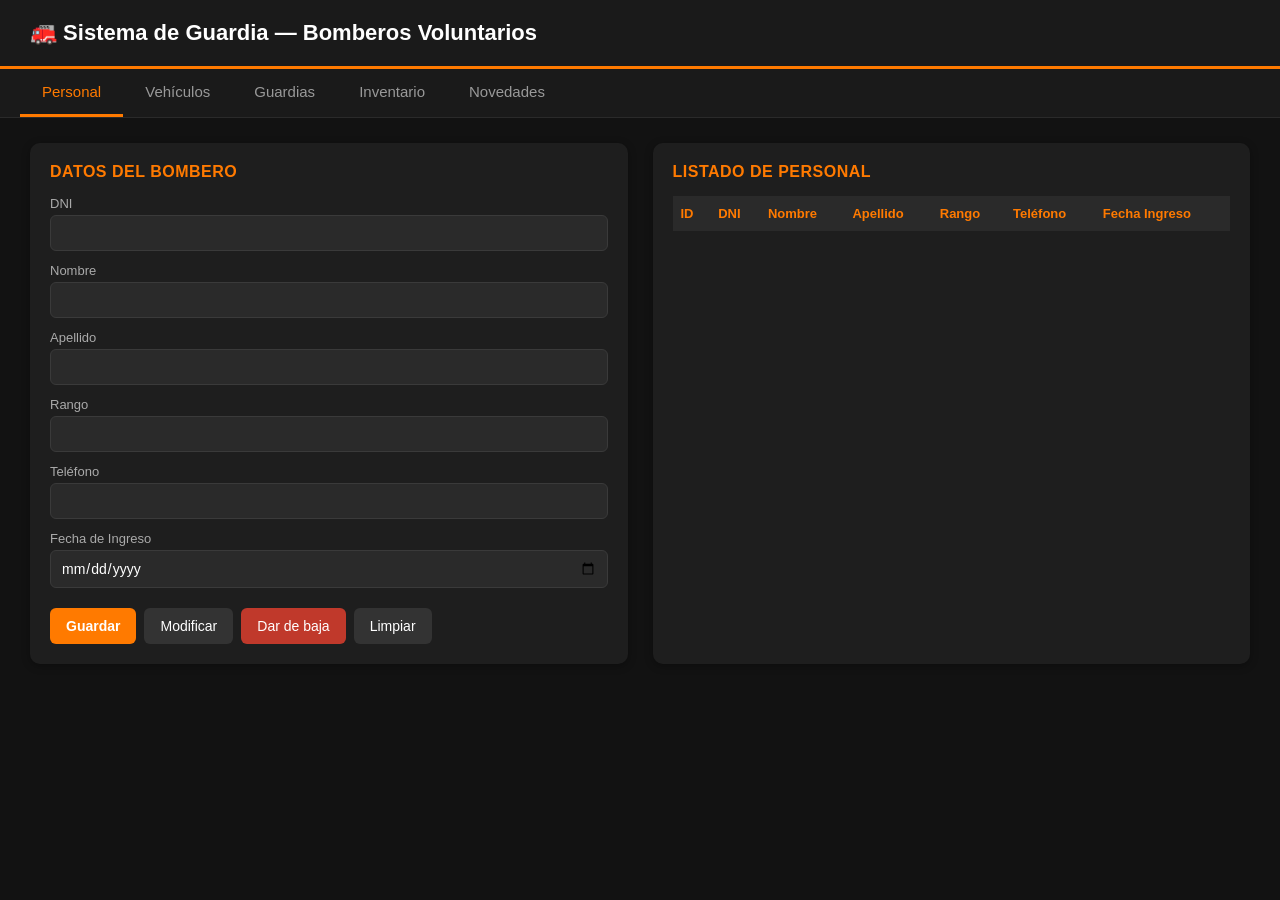
==== web/index.html @ 5bade456 "Primer commit" ====
<!DOCTYPE html>
<html lang="es">
<head>
    <meta charset="UTF-8">
    <title>Sistema de Guardia - Bomberos Voluntarios</title>
    <link rel="stylesheet" href="estilo.css">
</head>
<body>

    <header>
        <h1>🚒 Sistema de Guardia — Bomberos Voluntarios</h1>
    </header>

    <nav class="tabs">
        <button class="tab-btn active" data-tab="personal">Personal</button>
        <button class="tab-btn" data-tab="vehiculos">Vehículos</button>
        <button class="tab-btn" data-tab="guardias">Guardias</button>
        <button class="tab-btn" data-tab="inventario">Inventario</button>
        <button class="tab-btn" data-tab="novedades">Novedades</button>

    </nav>

    <!-- ================= PESTAÑA PERSONAL ================= -->
    <section id="tab-personal" class="tab-content active">
        <div class="panel">
            <h2>Datos del Bombero</h2>
            <form id="form-personal">
                <input type="hidden" id="p-id">

                <label>DNI</label>
                <input type="text" id="p-dni" required>

                <label>Nombre</label>
                <input type="text" id="p-nombre" required>

                <label>Apellido</label>
                <input type="text" id="p-apellido" required>

                <label>Rango</label>
                <input type="text" id="p-rango">

                <label>Teléfono</label>
                <input type="text" id="p-telefono">

                <label>Fecha de Ingreso</label>
                <input type="date" id="p-fecha">

                <div class="botones">
                    <button type="submit" class="btn-principal">Guardar</button>
                    <button type="button" id="btn-modificar-personal">Modificar</button>
                    <button type="button" id="btn-baja-personal" class="btn-peligro">Dar de baja</button>
                    <button type="button" id="btn-limpiar-personal">Limpiar</button>
                </div>
            </form>
        </div>

        <div class="panel">
            <h2>Listado de Personal</h2>
            <table id="tabla-personal">
                <thead>
                    <tr>
                        <th>ID</th><th>DNI</th><th>Nombre</th><th>Apellido</th>
                        <th>Rango</th><th>Teléfono</th><th>Fecha Ingreso</th>
                    </tr>
                </thead>
                <tbody></tbody>
            </table>
        </div>
    </section>

    <!-- ================= PESTAÑA VEHÍCULOS ================= -->
<section id="tab-vehiculos" class="tab-content">
    <div class="panel">
        <h2>Datos del Vehículo</h2>
        <form id="form-vehiculo">
            <input type="hidden" id="v-id">

            <label>Número de Móvil</label>
            <input type="text" id="v-numero-movil" placeholder="Ej: 14" required>

            <label>Patente</label>
            <input type="text" id="v-patente" required>

            <label>Tipo</label>
            <select id="v-tipo" required>
                <option value="">-- Seleccioná un tipo --</option>
                <option value="Motobomba">Autobomba</option>
                <option value="Camioneta">Camioneta</option>
                <option value="Cisterna">Cisterna</option>
            </select>

            <label>Estado</label>
            <select id="v-estado">
                <option value="Operativo">Operativo</option>
                <option value="No operativo">No operativo</option>
                <option value="Fuera de servicio">Fuera de servicio</option>
            </select>

            <div class="botones">
                <button type="submit" class="btn-principal">Guardar</button>
                <button type="button" id="btn-modificar-vehiculo">Modificar</button>
                <button type="button" id="btn-eliminar-vehiculo" class="btn-peligro">Eliminar</button>
                <button type="button" id="btn-limpiar-vehiculo">Limpiar</button>
            </div>
        </form>
    </div>

    <div class="panel">
        <h2>Listado de Vehículos</h2>
        <table id="tabla-vehiculos">
            <thead>
                <tr>
                    <th>ID</th><th>Móvil N°</th><th>Patente</th><th>Tipo</th><th>Estado</th>
                </tr>
            </thead>
            <tbody></tbody>
        </table>
    </div>
</section>
    <!-- ================= PESTAÑA GUARDIAS (vacía por ahora) ================= -->
    <section id="tab-guardias" class="tab-content">
    <div class="panel">
        <h2>Nueva Guardia</h2>
        <form id="form-guardia">
            <label>Fecha</label>
            <input type="date" id="g-fecha" required>

            <label>Hora Inicio</label>
            <input type="time" id="g-hora-inicio" required>

            <label>Hora Fin</label>
            <input type="time" id="g-hora-fin" required>

            <div class="botones">
                <button type="submit" class="btn-principal">Crear Guardia</button>
            </div>
        </form>
    </div>

    <div class="panel" style="flex-basis: 100%;">
        <h2>Listado de Guardias</h2>
        <table id="tabla-guardias">
            <thead>
                <tr>
                    <th>ID</th><th>Fecha</th><th>Hora Inicio</th><th>Hora Fin</th><th>Acciones</th>
                </tr>
            </thead>
            <tbody></tbody>
        </table>
    </div>
</section>
<section id="tab-inventario" class="tab-content">
    <div class="panel" style="flex-basis: 100%;">
        <nav class="subtabs">
            <button class="subtab-btn active" data-subtab="listado">Listado General</button>
            <button class="subtab-btn" data-subtab="camion">Por Camión</button>
        </nav>

        <!-- ===== SUB-VISTA: LISTADO GENERAL ===== -->
        <div id="subtab-listado" class="subtab-content active">
            <div class="panel-fila">
                <div class="panel">
                    <h2>Ítem de Inventario</h2>
                    <form id="form-inventario">
                        <input type="hidden" id="i-id">

                        <label>Nombre</label>
                        <input type="text" id="i-nombre" required>

                        <label>Cantidad</label>
                        <input type="number" id="i-cantidad" min="0" value="1" required>

                        <label>Estado</label>
                        <input type="text" id="i-estado" value="Bueno">

                        <label>Vehículo (opcional)</label>
                        <select id="i-vehiculo">
                            <option value="">-- Sin vehículo asignado --</option>
                        </select>

                        <div class="botones">
                            <button type="submit" class="btn-principal">Guardar</button>
                            <button type="button" id="btn-modificar-item">Modificar</button>
                            <button type="button" id="btn-eliminar-item" class="btn-peligro">Eliminar</button>
                            <button type="button" id="btn-limpiar-item">Limpiar</button>
                        </div>
                    </form>
                </div>

                <div class="panel">
                    <h2>Listado de Inventario</h2>
                    <table id="tabla-inventario">
                        <thead>
                            <tr>
                                <th>ID</th><th>Nombre</th><th>Cantidad</th><th>Estado</th><th>Vehículo</th>
                            </tr>
                        </thead>
                        <tbody></tbody>
                    </table>
                </div>
            </div>
        </div>

        <!-- ===== SUB-VISTA: POR CAMIÓN ===== -->
        <div id="subtab-camion" class="subtab-content">
            <div class="panel">
                <label>Elegí un camión</label>
                <select id="select-camion-visual">
                    <option value="">-- Seleccioná un vehículo --</option>
                </select>
            </div>

            <div class="panel" id="panel-camion-visual" style="display:none;">
                <div id="contenedor-svg-camion"></div>
            </div>

            <div class="panel" id="panel-detalle-gabeta" style="display:none;">
                <h2 id="titulo-gabeta">Contenido de la Gabeta</h2>
                <ul id="lista-items-gabeta" class="lista-modal"></ul>

                <h3 style="margin-top:15px; color:#aaa; font-size:13px;">Agregar ítem a esta gabeta</h3>
                <select id="select-item-sin-gabeta"></select>
                <button id="btn-agregar-a-gabeta" class="btn-principal" style="margin-top:8px;">Agregar</button>
            </div>
        </div>
    </div>
</section>
<section id="tab-novedades" class="tab-content">
    <div class="panel">
        <h2>Parte de Novedades</h2>
        <form id="form-novedad">
            <input type="hidden" id="n-id">

            <label>Guardia</label>
            <select id="n-guardia" required>
                <option value="">-- Seleccioná una guardia --</option>
            </select>

            <label>Hora</label>
            <input type="time" id="n-hora" required>

            <label>Tipo de Evento</label>
            <input type="text" id="n-tipo" placeholder="Incendio, rescate, accidente...">

            <label>Descripción</label>
            <input type="text" id="n-descripcion">

            <label>Vehículo (opcional)</label>
            <select id="n-vehiculo">
                <option value="">-- Sin vehículo asignado --</option>
            </select>

            <div class="botones">
                <button type="submit" class="btn-principal">Guardar</button>
                <button type="button" id="btn-modificar-novedad">Modificar</button>
                <button type="button" id="btn-eliminar-novedad" class="btn-peligro">Eliminar</button>
                <button type="button" id="btn-limpiar-novedad">Limpiar</button>
            </div>
        </form>
    </div>

    <div class="panel" style="flex-basis: 100%;">
        <h2>Listado de Novedades</h2>
        <table id="tabla-novedades">
            <thead>
                <tr>
                    <th>ID</th><th>Fecha Guardia</th><th>Hora</th><th>Tipo</th>
                    <th>Descripción</th><th>Vehículo</th>
                </tr>
            </thead>
            <tbody></tbody>
        </table>
    </div>
</section>
<!-- ================= MODAL: Asignar Personal ================= -->
<div id="modal-asignar" class="modal-overlay">
    <div class="modal-caja">
        <div class="modal-header">
            <h2 id="modal-titulo">Asignar Personal</h2>
            <button id="modal-cerrar" class="modal-cerrar-btn">&times;</button>
        </div>

        <div class="modal-columnas">
            <div class="modal-col">
                <h3>Personal disponible</h3>
                <ul id="lista-disponible" class="lista-modal"></ul>
            </div>
            <div class="modal-col">
                <h3>Asignado a esta guardia</h3>
                <ul id="lista-asignados" class="lista-modal"></ul>
            </div>
        </div>
    </div>
</div>
    <script type="text/javascript" src="/eel.js"></script>
    <script src="script.js"></script>
</body>
</html>
---- web/estilo.css ----
* {
    margin: 0;
    padding: 0;
    box-sizing: border-box;
    font-family: 'Segoe UI', Arial, sans-serif;
}

body {
    background-color: #121212;
    color: #f0f0f0;
    min-height: 100vh;
}

header {
    background-color: #1a1a1a;
    padding: 20px 30px;
    border-bottom: 3px solid #ff7a00;
}

header h1 {
    font-size: 22px;
    color: #ffffff;
}

/* ---------- Pestañas ---------- */
.tabs {
    display: flex;
    background-color: #1a1a1a;
    padding: 0 20px;
    border-bottom: 1px solid #2a2a2a;
}

.tab-btn {
    background: none;
    border: none;
    color: #999;
    padding: 14px 22px;
    font-size: 15px;
    cursor: pointer;
    border-bottom: 3px solid transparent;
    transition: all 0.2s;
}

.tab-btn:hover {
    color: #ffffff;
}

.tab-btn.active {
    color: #ff7a00;
    border-bottom: 3px solid #ff7a00;
}

.tab-content {
    display: none;
    padding: 25px 30px;
    gap: 25px;
}

.tab-content.active {
    display: flex;
    flex-wrap: wrap;
}

.proximamente {
    color: #666;
    font-size: 16px;
}

/* ---------- Paneles ---------- */
.panel {
    background-color: #1e1e1e;
    border-radius: 10px;
    padding: 20px;
    flex: 1;
    min-width: 320px;
    box-shadow: 0 2px 8px rgba(0,0,0,0.3);
}

.panel h2 {
    color: #ff7a00;
    font-size: 16px;
    margin-bottom: 15px;
    text-transform: uppercase;
    letter-spacing: 0.5px;
}

/* ---------- Formulario ---------- */
form label {
    display: block;
    font-size: 13px;
    color: #aaa;
    margin-top: 12px;
    margin-bottom: 4px;
}

form input {
    width: 100%;
    padding: 9px 10px;
    background-color: #2a2a2a;
    border: 1px solid #3a3a3a;
    border-radius: 6px;
    color: #fff;
    font-size: 14px;
}

form input:focus {
    outline: none;
    border-color: #ff7a00;
}

.botones {
    display: flex;
    gap: 8px;
    margin-top: 20px;
    flex-wrap: wrap;
}

.botones button {
    padding: 10px 16px;
    border: none;
    border-radius: 6px;
    font-size: 14px;
    cursor: pointer;
    background-color: #333;
    color: #fff;
    transition: background 0.2s;
}

.botones button:hover {
    background-color: #444;
}

.btn-principal {
    background-color: #ff7a00 !important;
    font-weight: bold;
}

.btn-principal:hover {
    background-color: #e56d00 !important;
}

.btn-peligro {
    background-color: #c0392b !important;
}

.btn-peligro:hover {
    background-color: #a5311f !important;
}

/* ---------- Tabla ---------- */
table {
    width: 100%;
    border-collapse: collapse;
    font-size: 13px;
}

table th {
    text-align: left;
    background-color: #2a2a2a;
    color: #ff7a00;
    padding: 10px 8px;
    position: sticky;
    top: 0;
}

table td {
    padding: 9px 8px;
    border-bottom: 1px solid #2a2a2a;
    color: #ddd;
}

table tbody tr:hover {
    background-color: #262626;
    cursor: pointer;
}

table tbody tr.seleccionada {
    background-color: #3a2a1a;
}
/* ---------- Modal ---------- */
.modal-overlay {
    display: none;
    position: fixed;
    top: 0; left: 0;
    width: 100%; height: 100%;
    background: rgba(0,0,0,0.6);
    justify-content: center;
    align-items: center;
    z-index: 100;
}

.modal-overlay.activo {
    display: flex;
}

.modal-caja {
    background-color: #1e1e1e;
    border-radius: 10px;
    padding: 20px;
    width: 600px;
    max-height: 80vh;
    overflow-y: auto;
    box-shadow: 0 4px 20px rgba(0,0,0,0.5);
}

.modal-header {
    display: flex;
    justify-content: space-between;
    align-items: center;
    border-bottom: 2px solid #ff7a00;
    padding-bottom: 10px;
    margin-bottom: 15px;
}

.modal-header h2 {
    color: #ff7a00;
    font-size: 18px;
}

.modal-cerrar-btn {
    background: none;
    border: none;
    color: #999;
    font-size: 24px;
    cursor: pointer;
}

.modal-cerrar-btn:hover {
    color: #fff;
}

.modal-columnas {
    display: flex;
    gap: 20px;
}

.modal-col {
    flex: 1;
}

.modal-col h3 {
    font-size: 13px;
    color: #aaa;
    margin-bottom: 8px;
    text-transform: uppercase;
}

.lista-modal {
    list-style: none;
    background-color: #2a2a2a;
    border-radius: 6px;
    max-height: 300px;
    overflow-y: auto;
}

.lista-modal li {
    padding: 8px 10px;
    border-bottom: 1px solid #333;
    cursor: pointer;
    font-size: 13px;
    color: #ddd;
}

.lista-modal li:hover {
    background-color: #ff7a00;
    color: #fff;
}

.acciones-tabla button {
    padding: 5px 10px;
    font-size: 12px;
    margin-right: 4px;
    border: none;
    border-radius: 4px;
    cursor: pointer;
    color: #fff;
}

.btn-asignar-tabla {
    background-color: #ff7a00;
}

.btn-eliminar-tabla {
    background-color: #c0392b;
}
/* ---------- Sub-pestañas (dentro de Inventario) ---------- */
.subtabs {
    display: flex;
    gap: 5px;
    margin-bottom: 20px;
    border-bottom: 1px solid #2a2a2a;
}

.subtab-btn {
    background: none;
    border: none;
    color: #999;
    padding: 10px 18px;
    font-size: 14px;
    cursor: pointer;
    border-bottom: 2px solid transparent;
}

.subtab-btn.active {
    color: #ff7a00;
    border-bottom: 2px solid #ff7a00;
}

.subtab-content {
    display: none;
}

.subtab-content.active {
    display: block;
}

.panel-fila {
    display: flex;
    gap: 25px;
    flex-wrap: wrap;
}

.panel-fila .panel {
    flex: 1;
    min-width: 320px;
}

#select-camion-visual, #select-item-sin-gabeta {
    width: 100%;
    padding: 9px 10px;
    background-color: #2a2a2a;
    border: 1px solid #3a3a3a;
    border-radius: 6px;
    color: #fff;
    font-size: 14px;
    margin-top: 5px;
}

#contenedor-svg-camion svg {
    width: 100%;
    height: auto;
    max-width: 800px;
    display: block;
    margin: 0 auto;
}

.gabeta-zona {
    cursor: pointer;
    transition: opacity 0.2s;
}

.gabeta-zona:hover {
    opacity: 0.7;
}

.gabeta-zona.con-items {
    fill: #ff7a00 !important;
}
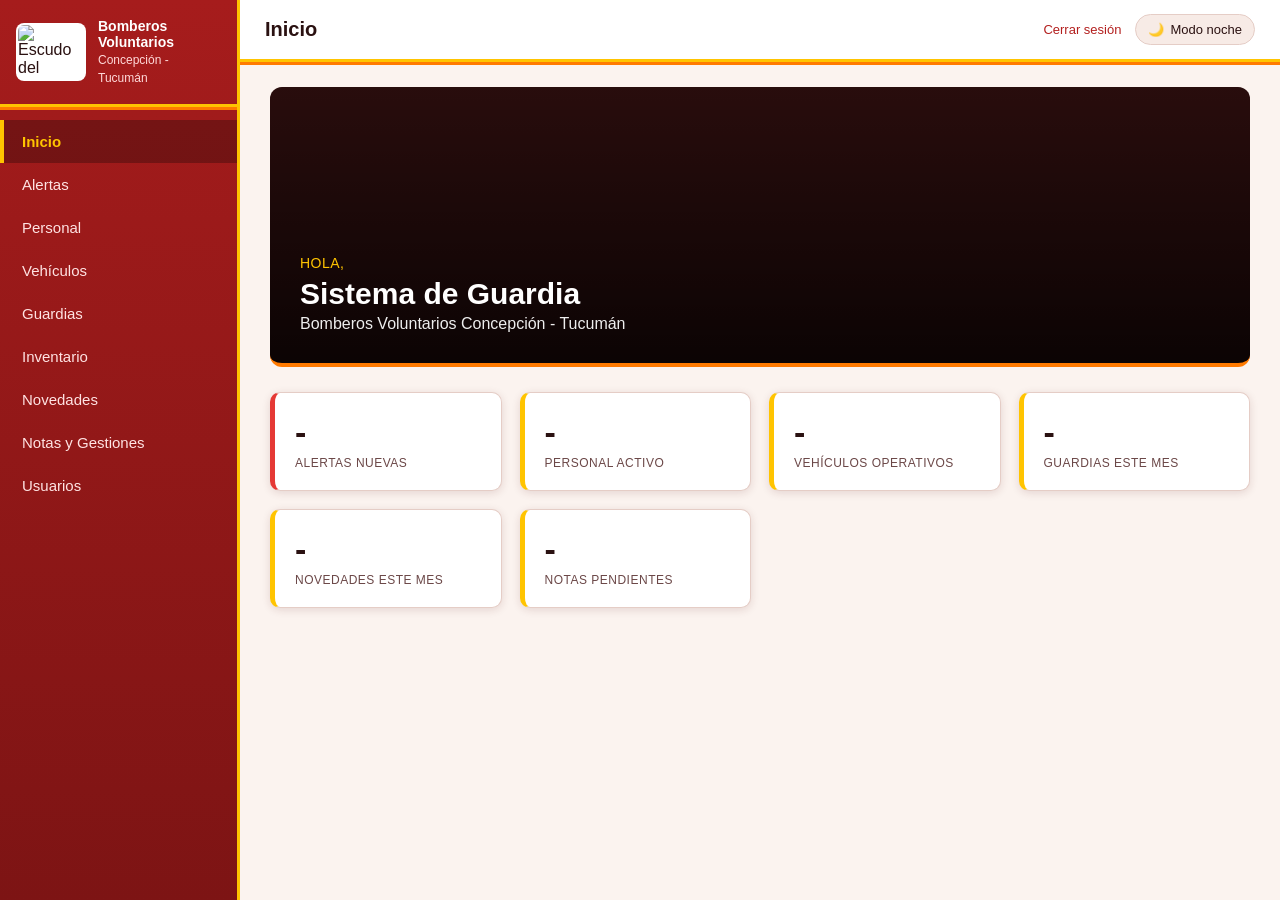
==== commit 90eee79b: "FastAPI, login con roles, alertas de la comunidad, notas, filtros y estado del personal" ====
--- a/web/index.html
+++ b/web/index.html
@@ -2,276 +2,632 @@
 <html lang="es">
 <head>
     <meta charset="UTF-8">
+    <meta name="viewport" content="width=device-width, initial-scale=1">
     <title>Sistema de Guardia - Bomberos Voluntarios</title>
+    <link rel="icon" href="/logo.png">
+    <script src="tema.js"></script>
     <link rel="stylesheet" href="estilo.css">
+    <link rel="stylesheet" href="https://unpkg.com/leaflet@1.9.4/dist/leaflet.css">
 </head>
 <body>
 
-    <header>
-        <h1>🚒 Sistema de Guardia — Bomberos Voluntarios</h1>
-    </header>
-
-    <nav class="tabs">
-        <button class="tab-btn active" data-tab="personal">Personal</button>
-        <button class="tab-btn" data-tab="vehiculos">Vehículos</button>
-        <button class="tab-btn" data-tab="guardias">Guardias</button>
-        <button class="tab-btn" data-tab="inventario">Inventario</button>
-        <button class="tab-btn" data-tab="novedades">Novedades</button>
-
-    </nav>
-
-    <!-- ================= PESTAÑA PERSONAL ================= -->
-    <section id="tab-personal" class="tab-content active">
-        <div class="panel">
-            <h2>Datos del Bombero</h2>
-            <form id="form-personal">
-                <input type="hidden" id="p-id">
-
-                <label>DNI</label>
-                <input type="text" id="p-dni" required>
-
-                <label>Nombre</label>
-                <input type="text" id="p-nombre" required>
-
-                <label>Apellido</label>
-                <input type="text" id="p-apellido" required>
-
-                <label>Rango</label>
-                <input type="text" id="p-rango">
-
-                <label>Teléfono</label>
-                <input type="text" id="p-telefono">
-
-                <label>Fecha de Ingreso</label>
-                <input type="date" id="p-fecha">
-
-                <div class="botones">
-                    <button type="submit" class="btn-principal">Guardar</button>
-                    <button type="button" id="btn-modificar-personal">Modificar</button>
-                    <button type="button" id="btn-baja-personal" class="btn-peligro">Dar de baja</button>
-                    <button type="button" id="btn-limpiar-personal">Limpiar</button>
-                </div>
-            </form>
-        </div>
-
-        <div class="panel">
-            <h2>Listado de Personal</h2>
-            <table id="tabla-personal">
-                <thead>
-                    <tr>
-                        <th>ID</th><th>DNI</th><th>Nombre</th><th>Apellido</th>
-                        <th>Rango</th><th>Teléfono</th><th>Fecha Ingreso</th>
-                    </tr>
-                </thead>
-                <tbody></tbody>
-            </table>
-        </div>
-    </section>
-
-    <!-- ================= PESTAÑA VEHÍCULOS ================= -->
-<section id="tab-vehiculos" class="tab-content">
-    <div class="panel">
-        <h2>Datos del Vehículo</h2>
-        <form id="form-vehiculo">
-            <input type="hidden" id="v-id">
-
-            <label>Número de Móvil</label>
-            <input type="text" id="v-numero-movil" placeholder="Ej: 14" required>
-
-            <label>Patente</label>
-            <input type="text" id="v-patente" required>
-
-            <label>Tipo</label>
-            <select id="v-tipo" required>
-                <option value="">-- Seleccioná un tipo --</option>
-                <option value="Motobomba">Autobomba</option>
-                <option value="Camioneta">Camioneta</option>
-                <option value="Cisterna">Cisterna</option>
-            </select>
-
-            <label>Estado</label>
-            <select id="v-estado">
-                <option value="Operativo">Operativo</option>
-                <option value="No operativo">No operativo</option>
-                <option value="Fuera de servicio">Fuera de servicio</option>
-            </select>
-
-            <div class="botones">
-                <button type="submit" class="btn-principal">Guardar</button>
-                <button type="button" id="btn-modificar-vehiculo">Modificar</button>
-                <button type="button" id="btn-eliminar-vehiculo" class="btn-peligro">Eliminar</button>
-                <button type="button" id="btn-limpiar-vehiculo">Limpiar</button>
-            </div>
-        </form>
-    </div>
-
-    <div class="panel">
-        <h2>Listado de Vehículos</h2>
-        <table id="tabla-vehiculos">
-            <thead>
-                <tr>
-                    <th>ID</th><th>Móvil N°</th><th>Patente</th><th>Tipo</th><th>Estado</th>
-                </tr>
-            </thead>
-            <tbody></tbody>
-        </table>
-    </div>
-</section>
-    <!-- ================= PESTAÑA GUARDIAS (vacía por ahora) ================= -->
-    <section id="tab-guardias" class="tab-content">
-    <div class="panel">
-        <h2>Nueva Guardia</h2>
-        <form id="form-guardia">
-            <label>Fecha</label>
-            <input type="date" id="g-fecha" required>
-
-            <label>Hora Inicio</label>
-            <input type="time" id="g-hora-inicio" required>
-
-            <label>Hora Fin</label>
-            <input type="time" id="g-hora-fin" required>
-
-            <div class="botones">
-                <button type="submit" class="btn-principal">Crear Guardia</button>
-            </div>
-        </form>
-    </div>
-
-    <div class="panel" style="flex-basis: 100%;">
-        <h2>Listado de Guardias</h2>
-        <table id="tabla-guardias">
-            <thead>
-                <tr>
-                    <th>ID</th><th>Fecha</th><th>Hora Inicio</th><th>Hora Fin</th><th>Acciones</th>
-                </tr>
-            </thead>
-            <tbody></tbody>
-        </table>
-    </div>
-</section>
-<section id="tab-inventario" class="tab-content">
-    <div class="panel" style="flex-basis: 100%;">
-        <nav class="subtabs">
-            <button class="subtab-btn active" data-subtab="listado">Listado General</button>
-            <button class="subtab-btn" data-subtab="camion">Por Camión</button>
-        </nav>
-
-        <!-- ===== SUB-VISTA: LISTADO GENERAL ===== -->
-        <div id="subtab-listado" class="subtab-content active">
-            <div class="panel-fila">
-                <div class="panel">
-                    <h2>Ítem de Inventario</h2>
-                    <form id="form-inventario">
-                        <input type="hidden" id="i-id">
-
-                        <label>Nombre</label>
-                        <input type="text" id="i-nombre" required>
-
-                        <label>Cantidad</label>
-                        <input type="number" id="i-cantidad" min="0" value="1" required>
-
-                        <label>Estado</label>
-                        <input type="text" id="i-estado" value="Bueno">
-
-                        <label>Vehículo (opcional)</label>
-                        <select id="i-vehiculo">
-                            <option value="">-- Sin vehículo asignado --</option>
-                        </select>
-
-                        <div class="botones">
-                            <button type="submit" class="btn-principal">Guardar</button>
-                            <button type="button" id="btn-modificar-item">Modificar</button>
-                            <button type="button" id="btn-eliminar-item" class="btn-peligro">Eliminar</button>
-                            <button type="button" id="btn-limpiar-item">Limpiar</button>
-                        </div>
-                    </form>
-                </div>
-
-                <div class="panel">
-                    <h2>Listado de Inventario</h2>
-                    <table id="tabla-inventario">
-                        <thead>
-                            <tr>
-                                <th>ID</th><th>Nombre</th><th>Cantidad</th><th>Estado</th><th>Vehículo</th>
-                            </tr>
-                        </thead>
-                        <tbody></tbody>
-                    </table>
-                </div>
+<div class="app">
+
+    <!-- ================= BARRA LATERAL ================= -->
+    <aside class="sidebar" id="sidebar">
+        <div class="sidebar-marca">
+            <img src="/logo.png" alt="Escudo del cuerpo de bomberos">
+            <div>
+                <strong>Bomberos Voluntarios</strong>
+                <span>Concepción - Tucumán</span>
             </div>
         </div>
 
-        <!-- ===== SUB-VISTA: POR CAMIÓN ===== -->
-        <div id="subtab-camion" class="subtab-content">
-            <div class="panel">
-                <label>Elegí un camión</label>
-                <select id="select-camion-visual">
-                    <option value="">-- Seleccioná un vehículo --</option>
-                </select>
+        <nav class="menu">
+            <button class="tab-btn nav-item active" data-tab="inicio">Inicio</button>
+            <button class="tab-btn nav-item" data-tab="alertas">
+                <span class="nav-texto">Alertas</span>
+                <span class="insignia" id="insignia-alertas" hidden>0</span>
+            </button>
+            <button class="tab-btn nav-item" data-tab="personal">Personal</button>
+            <button class="tab-btn nav-item" data-tab="vehiculos">Vehículos</button>
+            <button class="tab-btn nav-item" data-tab="guardias">Guardias</button>
+            <button class="tab-btn nav-item" data-tab="inventario">Inventario</button>
+            <button class="tab-btn nav-item" data-tab="novedades">Novedades</button>
+            <button class="tab-btn nav-item" data-tab="notas">Notas y Gestiones</button>
+            <button class="tab-btn nav-item" data-tab="usuarios">Usuarios</button>
+        </nav>
+    </aside>
+
+    <div class="velo" id="velo"></div>
+
+    <!-- ================= CONTENIDO ================= -->
+    <div class="contenido">
+        <header class="barra-superior">
+            <button class="btn-menu" id="btn-menu" aria-label="Abrir menú">☰</button>
+            <h1 id="titulo-seccion">Inicio</h1>
+
+            <div class="barra-derecha">
+                <span class="info-usuario" id="info-usuario"></span>
+                <a class="enlace-salir" href="/salir">Cerrar sesión</a>
+                <button type="button" class="btn-tema" id="btn-tema">
+                    <span class="tema-icono">☀️</span>
+                    <span class="tema-texto">Modo día</span>
+                </button>
             </div>
-
-            <div class="panel" id="panel-camion-visual" style="display:none;">
-                <div id="contenedor-svg-camion"></div>
-            </div>
-
-            <div class="panel" id="panel-detalle-gabeta" style="display:none;">
-                <h2 id="titulo-gabeta">Contenido de la Gabeta</h2>
-                <ul id="lista-items-gabeta" class="lista-modal"></ul>
-
-                <h3 style="margin-top:15px; color:#aaa; font-size:13px;">Agregar ítem a esta gabeta</h3>
-                <select id="select-item-sin-gabeta"></select>
-                <button id="btn-agregar-a-gabeta" class="btn-principal" style="margin-top:8px;">Agregar</button>
-            </div>
-        </div>
+        </header>
+
+        <main>
+
+            <!-- ================= INICIO ================= -->
+            <section id="tab-inicio" class="tab-content active">
+                <div class="hero">
+                    <div>
+                        <p class="hero-saludo">Hola, <span id="saludo-nombre"></span></p>
+                        <h2>Sistema de Guardia</h2>
+                        <p class="hero-sub">Bomberos Voluntarios Concepción - Tucumán</p>
+                    </div>
+                </div>
+
+                <div class="tarjetas">
+                    <div class="tarjeta tarjeta-alerta">
+                        <div class="tarjeta-numero" id="num-alertas">-</div>
+                        <div class="tarjeta-titulo">Alertas nuevas</div>
+                    </div>
+                    <div class="tarjeta">
+                        <div class="tarjeta-numero" id="num-personal">-</div>
+                        <div class="tarjeta-titulo">Personal activo</div>
+                    </div>
+                    <div class="tarjeta">
+                        <div class="tarjeta-numero" id="num-vehiculos">-</div>
+                        <div class="tarjeta-titulo">Vehículos operativos</div>
+                    </div>
+                    <div class="tarjeta">
+                        <div class="tarjeta-numero" id="num-guardias">-</div>
+                        <div class="tarjeta-titulo">Guardias este mes</div>
+                    </div>
+                    <div class="tarjeta">
+                        <div class="tarjeta-numero" id="num-novedades">-</div>
+                        <div class="tarjeta-titulo">Novedades este mes</div>
+                    </div>
+                    <div class="tarjeta">
+                        <div class="tarjeta-numero" id="num-notas">-</div>
+                        <div class="tarjeta-titulo">Notas pendientes</div>
+                    </div>
+                </div>
+            </section>
+
+            <!-- ================= ALERTAS DE LA COMUNIDAD ================= -->
+            <section id="tab-alertas" class="tab-content">
+
+                <!-- LISTADO -->
+                <div class="vista active" id="vista-alertas-listado">
+                    <div class="panel">
+                        <h2>Alertas de la comunidad</h2>
+
+                        <div class="filtros">
+                            <label for="filtro-estado-alerta">Mostrar:</label>
+                            <select id="filtro-estado-alerta">
+                                <option value="">Todas</option>
+                                <option value="Nueva">Nuevas</option>
+                                <option value="Confirmada">Confirmadas</option>
+                                <option value="Atendida">Atendidas</option>
+                                <option value="Falsa alarma">Falsas alarmas</option>
+                            </select>
+                            <button type="button" id="btn-actualizar-alertas" class="btn-chico">Actualizar</button>
+                        </div>
+
+                        <p class="ayuda-lista">
+                            Hacé click en una alerta para ver el detalle. Los avisos llegan desde el
+                            <a href="/reportar" target="_blank" rel="noopener" class="enlace-mapa">formulario público</a>.
+                        </p>
+
+                        <table id="tabla-alertas">
+                            <thead>
+                                <tr>
+                                    <th>Nº</th><th>Recibida</th><th>Tipo</th><th>Lugar</th><th>Víctimas</th><th>Estado</th>
+                                </tr>
+                            </thead>
+                            <tbody></tbody>
+                        </table>
+                    </div>
+                </div>
+
+                <!-- DETALLE -->
+                <div class="vista" id="vista-alertas-detalle">
+                    <div class="panel">
+                        <button type="button" class="btn-volver" id="btn-volver-alertas">← Volver al listado</button>
+
+                        <div class="detalle-cabecera">
+                            <h2 id="alerta-titulo">Alerta</h2>
+                            <span class="etiqueta-estado" id="alerta-estado"></span>
+                        </div>
+
+                        <div class="detalle-grid">
+                            <div class="dato" id="dato-fecha">
+                                <span class="dato-titulo">Recibida</span>
+                                <span class="dato-valor" id="alerta-fecha"></span>
+                            </div>
+                            <div class="dato" id="dato-referencia">
+                                <span class="dato-titulo">Lugar</span>
+                                <span class="dato-valor" id="alerta-referencia"></span>
+                            </div>
+                            <div class="dato" id="dato-victimas">
+                                <span class="dato-titulo">Personas heridas o afectadas</span>
+                                <span class="dato-valor" id="alerta-victimas"></span>
+                            </div>
+                            <div class="dato" id="dato-atrapados">
+                                <span class="dato-titulo">Personas atrapadas o dentro</span>
+                                <span class="dato-valor" id="alerta-atrapados"></span>
+                            </div>
+                            <div class="dato" id="dato-vehiculos">
+                                <span class="dato-titulo">Vehículos involucrados</span>
+                                <span class="dato-valor" id="alerta-vehiculos"></span>
+                            </div>
+                            <div class="dato" id="dato-contacto">
+                                <span class="dato-titulo">Contacto</span>
+                                <span class="dato-valor" id="alerta-contacto"></span>
+                            </div>
+                            <div class="dato dato-ancho" id="dato-nota">
+                                <span class="dato-titulo">Nota de quien avisó</span>
+                                <span class="dato-valor" id="alerta-nota"></span>
+                            </div>
+                            <div class="dato dato-ancho" id="dato-gestion">
+                                <span class="dato-titulo">Gestión</span>
+                                <span class="dato-valor" id="alerta-gestion"></span>
+                            </div>
+                        </div>
+
+                        <div class="mapa-alerta-zona">
+                            <div id="mapa-alerta" class="mapa mapa-chico" hidden></div>
+                            <p class="ayuda-lugar" id="mapa-alerta-aviso" hidden></p>
+                            <a id="enlace-mapa-alerta" class="enlace-mapa" target="_blank" rel="noopener" hidden>Abrir ubicación en OpenStreetMap</a>
+                        </div>
+
+                        <div class="botones" id="acciones-alerta"></div>
+                    </div>
+                </div>
+            </section>
+
+            <!-- ================= PERSONAL ================= -->
+            <section id="tab-personal" class="tab-content">
+                <nav class="vistas" id="vistas-personal">
+                    <button type="button" class="vista-btn active" id="btn-vista-personal-listado">Listado</button>
+                    <button type="button" class="vista-btn" id="btn-vista-personal-formulario">Nuevo bombero</button>
+                </nav>
+
+                <div class="vista active" id="vista-personal-listado">
+                    <div class="panel">
+                        <h2>Listado de Personal</h2>
+                        <table id="tabla-personal">
+                            <thead>
+                                <tr>
+                                    <th>ID</th><th>DNI</th><th>Nombre</th><th>Apellido</th>
+                                    <th>Rango</th><th>Teléfono</th><th>Fecha Ingreso</th>
+                                </tr>
+                            </thead>
+                            <tbody></tbody>
+                        </table>
+                    </div>
+                </div>
+
+                <div class="vista vista-form" id="vista-personal-formulario">
+                    <div class="panel">
+                        <h2>Datos del Bombero</h2>
+                        <form id="form-personal">
+                            <input type="hidden" id="p-id">
+
+                            <label>DNI</label>
+                            <input type="text" id="p-dni" required>
+
+                            <label>Nombre</label>
+                            <input type="text" id="p-nombre" required>
+
+                            <label>Apellido</label>
+                            <input type="text" id="p-apellido" required>
+
+                            <label>Rango</label>
+                            <input type="text" id="p-rango">
+
+                            <label>Teléfono</label>
+                            <input type="text" id="p-telefono">
+
+                            <label>Fecha de Ingreso</label>
+                            <input type="date" id="p-fecha">
+
+                            <div class="botones">
+                                <button type="submit" class="btn-principal">Guardar</button>
+                                <button type="button" id="btn-modificar-personal">Modificar</button>
+                                <button type="button" id="btn-baja-personal" class="btn-peligro">Dar de baja</button>
+                                <button type="button" id="btn-limpiar-personal">Limpiar</button>
+                            </div>
+                        </form>
+                    </div>
+                </div>
+            </section>
+
+            <!-- ================= VEHÍCULOS ================= -->
+            <section id="tab-vehiculos" class="tab-content">
+                <nav class="vistas" id="vistas-vehiculos">
+                    <button type="button" class="vista-btn active" id="btn-vista-vehiculos-listado">Listado</button>
+                    <button type="button" class="vista-btn" id="btn-vista-vehiculos-formulario">Nuevo vehículo</button>
+                </nav>
+
+                <div class="vista active" id="vista-vehiculos-listado">
+                    <div class="panel">
+                        <h2>Listado de Vehículos</h2>
+                        <p class="ayuda-lista">Hacé click en una fila para ver o editar ese vehículo.</p>
+                        <table id="tabla-vehiculos">
+                            <thead>
+                                <tr>
+                                    <th>ID</th><th>Móvil N°</th><th>Patente</th><th>Tipo</th><th>Estado</th>
+                                </tr>
+                            </thead>
+                            <tbody></tbody>
+                        </table>
+                    </div>
+                </div>
+
+                <div class="vista vista-form" id="vista-vehiculos-formulario">
+                    <div class="panel">
+                        <h2>Datos del Vehículo</h2>
+                        <form id="form-vehiculo">
+                            <input type="hidden" id="v-id">
+
+                            <label>Número de Móvil</label>
+                            <input type="text" id="v-numero-movil" placeholder="Ej: 14" required>
+
+                            <label>Patente</label>
+                            <input type="text" id="v-patente" required>
+
+                            <label>Tipo</label>
+                            <select id="v-tipo" required>
+                                <option value="">-- Seleccioná un tipo --</option>
+                                <option value="Autobomba">Autobomba</option>
+                                <option value="Camioneta">Camioneta</option>
+                                <option value="Cisterna">Cisterna</option>
+                            </select>
+
+                            <label>Estado</label>
+                            <select id="v-estado">
+                                <option value="Operativo">Operativo</option>
+                                <option value="No operativo">No operativo</option>
+                                <option value="Fuera de servicio">Fuera de servicio</option>
+                            </select>
+
+                            <div class="botones">
+                                <button type="submit" class="btn-principal">Guardar</button>
+                                <button type="button" id="btn-modificar-vehiculo">Modificar</button>
+                                <button type="button" id="btn-eliminar-vehiculo" class="btn-peligro">Eliminar</button>
+                                <button type="button" id="btn-limpiar-vehiculo">Limpiar</button>
+                            </div>
+                        </form>
+                    </div>
+                </div>
+            </section>
+
+            <!-- ================= GUARDIAS ================= -->
+            <section id="tab-guardias" class="tab-content">
+                <nav class="vistas" id="vistas-guardias">
+                    <button type="button" class="vista-btn active" id="btn-vista-guardias-listado">Listado</button>
+                    <button type="button" class="vista-btn" id="btn-vista-guardias-formulario">Nueva guardia</button>
+                </nav>
+
+                <div class="vista active" id="vista-guardias-listado">
+                    <div class="panel">
+                        <h2>Listado de Guardias</h2>
+                        <table id="tabla-guardias">
+                            <thead>
+                                <tr>
+                                    <th>ID</th><th>Fecha</th><th>Hora Inicio</th><th>Hora Fin</th><th>Acciones</th>
+                                </tr>
+                            </thead>
+                            <tbody></tbody>
+                        </table>
+                    </div>
+                </div>
+
+                <div class="vista vista-form" id="vista-guardias-formulario">
+                    <div class="panel">
+                        <h2>Nueva Guardia</h2>
+                        <form id="form-guardia">
+                            <label>Fecha</label>
+                            <input type="date" id="g-fecha" required>
+
+                            <label>Hora Inicio</label>
+                            <input type="time" id="g-hora-inicio" required>
+
+                            <label>Hora Fin</label>
+                            <input type="time" id="g-hora-fin" required>
+
+                            <div class="botones">
+                                <button type="submit" class="btn-principal">Crear Guardia</button>
+                            </div>
+                        </form>
+                    </div>
+                </div>
+            </section>
+
+            <!-- ================= INVENTARIO ================= -->
+            <section id="tab-inventario" class="tab-content">
+                <div class="panel" style="flex-basis: 100%;">
+                    <nav class="subtabs">
+                        <button class="subtab-btn active" data-subtab="listado">Listado General</button>
+                        <button class="subtab-btn" data-subtab="camion">Por Camión</button>
+                    </nav>
+
+                    <!-- SUB-VISTA: LISTADO GENERAL -->
+                    <div id="subtab-listado" class="subtab-content active">
+                        <div class="panel-fila">
+                            <div class="panel">
+                                <h2>Ítem de Inventario</h2>
+                                <form id="form-inventario">
+                                    <input type="hidden" id="i-id">
+
+                                    <label>Nombre</label>
+                                    <input type="text" id="i-nombre" required>
+
+                                    <label>Cantidad</label>
+                                    <input type="number" id="i-cantidad" min="0" value="1" required>
+
+                                    <label>Estado</label>
+                                    <input type="text" id="i-estado" value="Bueno">
+
+                                    <label>Vehículo (opcional)</label>
+                                    <select id="i-vehiculo">
+                                        <option value="">-- Sin vehículo asignado --</option>
+                                    </select>
+
+                                    <div class="botones">
+                                        <button type="submit" class="btn-principal">Guardar</button>
+                                        <button type="button" id="btn-modificar-item">Modificar</button>
+                                        <button type="button" id="btn-eliminar-item" class="btn-peligro">Eliminar</button>
+                                        <button type="button" id="btn-limpiar-item">Limpiar</button>
+                                    </div>
+                                </form>
+                            </div>
+
+                            <div class="panel">
+                                <h2>Listado de Inventario</h2>
+                                <table id="tabla-inventario">
+                                    <thead>
+                                        <tr>
+                                            <th>ID</th><th>Nombre</th><th>Cantidad</th><th>Estado</th><th>Vehículo</th>
+                                        </tr>
+                                    </thead>
+                                    <tbody></tbody>
+                                </table>
+                            </div>
+                        </div>
+                    </div>
+
+                    <!-- SUB-VISTA: POR CAMIÓN -->
+                    <div id="subtab-camion" class="subtab-content">
+                        <div class="panel">
+                            <label>Elegí un camión</label>
+                            <select id="select-camion-visual">
+                                <option value="">-- Seleccioná un vehículo --</option>
+                            </select>
+                        </div>
+
+                        <div class="panel" id="panel-camion-visual" style="display:none;">
+                            <div id="contenedor-svg-camion"></div>
+                        </div>
+
+                        <div class="panel" id="panel-detalle-gabeta" style="display:none;">
+                            <h2 id="titulo-gabeta">Contenido de la Gabeta</h2>
+                            <ul id="lista-items-gabeta" class="lista-modal"></ul>
+
+                            <h3 style="margin-top:15px; color:#aaa; font-size:13px;">Agregar ítem a esta gabeta</h3>
+                            <select id="select-item-sin-gabeta"></select>
+                            <button id="btn-agregar-a-gabeta" class="btn-principal" style="margin-top:8px;">Agregar</button>
+                        </div>
+                    </div>
+                </div>
+            </section>
+
+            <!-- ================= NOVEDADES ================= -->
+            <section id="tab-novedades" class="tab-content">
+                <nav class="vistas" id="vistas-novedades">
+                    <button type="button" class="vista-btn active" id="btn-vista-novedades-listado">Listado</button>
+                    <button type="button" class="vista-btn" id="btn-vista-novedades-formulario">Nueva novedad</button>
+                </nav>
+
+                <div class="vista active" id="vista-novedades-listado">
+                    <div class="panel">
+                        <h2>Listado de Novedades</h2>
+                        <p class="ayuda-lista">Hacé click en una fila para ver o editar esa novedad.</p>
+                        <table id="tabla-novedades">
+                            <thead>
+                                <tr>
+                                    <th>ID</th><th>Fecha Guardia</th><th>Hora</th><th>Tipo</th>
+                                    <th>Descripción</th><th>Vehículo</th>
+                                </tr>
+                            </thead>
+                            <tbody></tbody>
+                        </table>
+                    </div>
+                </div>
+
+                <div class="vista vista-form" id="vista-novedades-formulario">
+                    <div class="panel">
+                        <h2>Parte de Novedades</h2>
+                        <form id="form-novedad">
+                            <input type="hidden" id="n-id">
+
+                            <label>Guardia</label>
+                            <select id="n-guardia" required>
+                                <option value="">-- Seleccioná una guardia --</option>
+                            </select>
+
+                            <label>Hora</label>
+                            <input type="time" id="n-hora" required>
+
+                            <label>Tipo de Evento</label>
+                            <input type="text" id="n-tipo" placeholder="Incendio, rescate, accidente...">
+
+                            <label>Descripción</label>
+                            <input type="text" id="n-descripcion">
+
+                            <label>Vehículo (opcional)</label>
+                            <select id="n-vehiculo">
+                                <option value="">-- Sin vehículo asignado --</option>
+                            </select>
+
+                            <div class="botones">
+                                <button type="submit" class="btn-principal">Guardar</button>
+                                <button type="button" id="btn-modificar-novedad">Modificar</button>
+                                <button type="button" id="btn-eliminar-novedad" class="btn-peligro">Eliminar</button>
+                                <button type="button" id="btn-limpiar-novedad">Limpiar</button>
+                            </div>
+                        </form>
+                    </div>
+                </div>
+            </section>
+
+            <!-- ================= NOTAS Y GESTIONES ================= -->
+            <section id="tab-notas" class="tab-content">
+                <nav class="vistas" id="vistas-notas">
+                    <button type="button" class="vista-btn active" id="btn-vista-notas-listado">Listado</button>
+                    <button type="button" class="vista-btn" id="btn-vista-notas-formulario">Nueva nota</button>
+                </nav>
+
+                <div class="vista active" id="vista-notas-listado">
+                    <div class="panel">
+                        <h2>Listado de Notas y Gestiones</h2>
+
+                        <div class="filtros">
+                            <label for="filtro-estado-nota">Mostrar:</label>
+                            <select id="filtro-estado-nota">
+                                <option value="">Todas</option>
+                                <option value="Pendiente">Pendientes</option>
+                                <option value="En gestión">En gestión</option>
+                                <option value="Realizada">Realizadas</option>
+                            </select>
+                            <span class="leyenda-notas">
+                                <span class="punto punto-rojo"></span>Fecha vencida
+                                <span class="punto punto-amarillo"></span>Vence en los próximos 7 días
+                            </span>
+                        </div>
+
+                        <p class="ayuda-lista">Hacé click en una fila para ver o editar esa nota.</p>
+
+                        <table id="tabla-notas">
+                            <thead>
+                                <tr>
+                                    <th>ID</th><th>Ingreso</th><th>Remitente</th><th>Asunto</th>
+                                    <th>Tipo</th><th>Fecha evento</th><th>Estado</th><th>Observaciones</th>
+                                </tr>
+                            </thead>
+                            <tbody></tbody>
+                        </table>
+                    </div>
+                </div>
+
+                <div class="vista vista-form" id="vista-notas-formulario">
+                    <div class="panel">
+                        <h2>Nota o Gestión</h2>
+                        <form id="form-nota">
+                            <input type="hidden" id="no-id">
+
+                            <label>Fecha de ingreso</label>
+                            <input type="date" id="no-fecha-ingreso" required>
+
+                            <label>Quién la envía (persona o institución)</label>
+                            <input type="text" id="no-remitente" placeholder="Ej: Escuela N° 12, Municipalidad...">
+
+                            <label>Asunto</label>
+                            <input type="text" id="no-asunto" required>
+
+                            <label>Tipo</label>
+                            <select id="no-tipo">
+                                <option value="Nota">Nota</option>
+                                <option value="Charla">Charla</option>
+                                <option value="Evento">Evento</option>
+                                <option value="Otro">Otro</option>
+                            </select>
+
+                            <label>Fecha del evento o vencimiento (opcional)</label>
+                            <input type="date" id="no-fecha-evento">
+
+                            <label>Estado</label>
+                            <select id="no-estado">
+                                <option value="Pendiente">Pendiente</option>
+                                <option value="En gestión">En gestión</option>
+                                <option value="Realizada">Realizada</option>
+                            </select>
+
+                            <label>Observaciones</label>
+                            <input type="text" id="no-observaciones">
+
+                            <div class="botones">
+                                <button type="submit" class="btn-principal">Guardar</button>
+                                <button type="button" id="btn-modificar-nota">Modificar</button>
+                                <button type="button" id="btn-eliminar-nota" class="btn-peligro">Eliminar</button>
+                                <button type="button" id="btn-limpiar-nota">Limpiar</button>
+                            </div>
+                        </form>
+                    </div>
+                </div>
+            </section>
+
+            <!-- ================= USUARIOS (solo administrador) ================= -->
+            <section id="tab-usuarios" class="tab-content">
+                <nav class="vistas" id="vistas-usuarios">
+                    <button type="button" class="vista-btn active" id="btn-vista-usuarios-listado">Listado</button>
+                    <button type="button" class="vista-btn" id="btn-vista-usuarios-formulario">Nuevo usuario</button>
+                </nav>
+
+                <div class="vista active" id="vista-usuarios-listado">
+                    <div class="panel">
+                        <h2>Usuarios del Sistema</h2>
+                        <table id="tabla-usuarios">
+                            <thead>
+                                <tr>
+                                    <th>ID</th><th>Usuario</th><th>Nombre</th><th>Rol</th><th>Estado</th><th>Acciones</th>
+                                </tr>
+                            </thead>
+                            <tbody></tbody>
+                        </table>
+                    </div>
+                </div>
+
+                <div class="vista vista-form" id="vista-usuarios-formulario">
+                    <div class="panel">
+                        <h2>Nuevo Usuario</h2>
+                        <form id="form-usuario">
+                            <label>Nombre de usuario (sin espacios)</label>
+                            <input type="text" id="us-usuario" autocomplete="off" required>
+
+                            <label>Nombre completo</label>
+                            <input type="text" id="us-nombre" autocomplete="off" required>
+
+                            <label>Contraseña</label>
+                            <input type="password" id="us-password" minlength="6" autocomplete="new-password" required>
+
+                            <label>Repetí la contraseña</label>
+                            <input type="password" id="us-password2" minlength="6" autocomplete="new-password" required>
+                            <p class="nota-ayuda">Mínimo 6 caracteres.</p>
+
+                            <label>Rol</label>
+                            <select id="us-rol">
+                                <option value="usuario">Usuario</option>
+                                <option value="admin">Administrador</option>
+                            </select>
+
+                            <div class="botones">
+                                <button type="submit" class="btn-principal">Crear usuario</button>
+                                <button type="button" id="btn-limpiar-usuario">Limpiar</button>
+                            </div>
+                        </form>
+                    </div>
+                </div>
+            </section>
+
+        </main>
     </div>
-</section>
-<section id="tab-novedades" class="tab-content">
-    <div class="panel">
-        <h2>Parte de Novedades</h2>
-        <form id="form-novedad">
-            <input type="hidden" id="n-id">
-
-            <label>Guardia</label>
-            <select id="n-guardia" required>
-                <option value="">-- Seleccioná una guardia --</option>
-            </select>
-
-            <label>Hora</label>
-            <input type="time" id="n-hora" required>
-
-            <label>Tipo de Evento</label>
-            <input type="text" id="n-tipo" placeholder="Incendio, rescate, accidente...">
-
-            <label>Descripción</label>
-            <input type="text" id="n-descripcion">
-
-            <label>Vehículo (opcional)</label>
-            <select id="n-vehiculo">
-                <option value="">-- Sin vehículo asignado --</option>
-            </select>
-
-            <div class="botones">
-                <button type="submit" class="btn-principal">Guardar</button>
-                <button type="button" id="btn-modificar-novedad">Modificar</button>
-                <button type="button" id="btn-eliminar-novedad" class="btn-peligro">Eliminar</button>
-                <button type="button" id="btn-limpiar-novedad">Limpiar</button>
-            </div>
-        </form>
-    </div>
-
-    <div class="panel" style="flex-basis: 100%;">
-        <h2>Listado de Novedades</h2>
-        <table id="tabla-novedades">
-            <thead>
-                <tr>
-                    <th>ID</th><th>Fecha Guardia</th><th>Hora</th><th>Tipo</th>
-                    <th>Descripción</th><th>Vehículo</th>
-                </tr>
-            </thead>
-            <tbody></tbody>
-        </table>
-    </div>
-</section>
+</div>
+
 <!-- ================= MODAL: Asignar Personal ================= -->
 <div id="modal-asignar" class="modal-overlay">
     <div class="modal-caja">
@@ -292,7 +648,39 @@
         </div>
     </div>
 </div>
-    <script type="text/javascript" src="/eel.js"></script>
-    <script src="script.js"></script>
+
+<!-- ================= MODAL: Cambiar contraseña ================= -->
+<div id="modal-password" class="modal-overlay">
+    <div class="modal-caja modal-chica">
+        <div class="modal-header">
+            <h2 id="modal-password-titulo">Cambiar contraseña</h2>
+            <button type="button" id="modal-password-cerrar" class="modal-cerrar-btn">&times;</button>
+        </div>
+
+        <form id="form-password">
+            <label>Contraseña nueva</label>
+            <input type="password" id="pw-nueva" minlength="6" autocomplete="new-password" required>
+
+            <label>Repetí la contraseña</label>
+            <input type="password" id="pw-repetir" minlength="6" autocomplete="new-password" required>
+            <p class="nota-ayuda">Mínimo 6 caracteres.</p>
+
+            <div class="botones">
+                <button type="submit" class="btn-principal">Guardar</button>
+                <button type="button" id="btn-cancelar-password">Cancelar</button>
+            </div>
+        </form>
+    </div>
+</div>
+
+<script type="text/javascript" src="/eel.js"></script>
+<script src="script.js"></script>
+<script src="inicio.js"></script>
+<script src="notas.js"></script>
+<script src="usuarios.js"></script>
+<script src="https://unpkg.com/leaflet@1.9.4/dist/leaflet.js"></script>
+<script src="alertas.js"></script>
+<script src="vistas.js"></script>
+<script src="filtros.js"></script>
 </body>
-</html>
+</html>
--- a/web/estilo.css
+++ b/web/estilo.css
@@ -1,3 +1,55 @@
+/* ==========================================================
+   Colores. Modo noche por defecto; el modo día los reemplaza.
+   ========================================================== */
+:root {
+    color-scheme: dark;
+    --fondo: #150909;
+    --panel: #221010;
+    --panel-2: #2e1515;
+    --input-fondo: #2e1515;
+    --borde: #4d2525;
+    --texto: #f7eded;
+    --texto-suave: #d1b0b0;
+    --texto-tenue: #9f8080;
+    --titulo: #ffc400;
+    --naranja: #ff7a00;
+    --naranja-hover: #e56d00;
+    --peligro: #8f1d1d;
+    --peligro-hover: #a82424;
+    --peligro-borde: #ff6b5b;
+    --hover-fila: #2f1616;
+    --fila-selec: #4a2a12;
+    --sombra: rgba(0, 0, 0, 0.4);
+    --velo: rgba(0, 0, 0, 0.6);
+    --ok: #2e8b57;
+    --error: #ff6b5b;
+}
+
+[data-tema="dia"] {
+    color-scheme: light;
+    --fondo: #fbf3ef;
+    --panel: #ffffff;
+    --panel-2: #f7ebe6;
+    --input-fondo: #ffffff;
+    --borde: #e5cdc6;
+    --texto: #2a1111;
+    --texto-suave: #6b4747;
+    --texto-tenue: #8c6b6b;
+    --titulo: #b3201f;
+    --naranja: #e86a00;
+    --naranja-hover: #cc5c00;
+    --peligro: #b3201f;
+    --peligro-hover: #961a19;
+    --peligro-borde: #7d1414;
+    --hover-fila: #fdeee8;
+    --fila-selec: #ffe0c4;
+    --sombra: rgba(90, 30, 30, 0.14);
+    --velo: rgba(30, 10, 10, 0.55);
+    --ok: #2e7d4f;
+    --error: #b3201f;
+}
+
+/* ================= Base ================= */
 * {
     margin: 0;
     padding: 0;
@@ -6,50 +58,183 @@
 }
 
 body {
-    background-color: #121212;
-    color: #f0f0f0;
+    background-color: var(--fondo);
+    color: var(--texto);
     min-height: 100vh;
 }
 
-header {
-    background-color: #1a1a1a;
-    padding: 20px 30px;
-    border-bottom: 3px solid #ff7a00;
-}
-
-header h1 {
-    font-size: 22px;
-    color: #ffffff;
-}
-
-/* ---------- Pestañas ---------- */
-.tabs {
-    display: flex;
-    background-color: #1a1a1a;
-    padding: 0 20px;
-    border-bottom: 1px solid #2a2a2a;
-}
-
-.tab-btn {
+/* ================= Estructura: barra lateral + contenido ================= */
+.app {
+    display: flex;
+    align-items: flex-start;
+    min-height: 100vh;
+}
+
+.sidebar {
+    width: 240px;
+    flex-shrink: 0;
+    background: linear-gradient(180deg, #a61c1c 0%, #7d1414 100%);
+    border-right: 3px solid #ffc400;
+    height: 100vh;
+    height: 100dvh;
+    position: sticky;
+    top: 0;
+    overflow-y: auto;
+}
+
+.sidebar-marca {
+    display: flex;
+    align-items: center;
+    gap: 12px;
+    padding: 18px 16px;
+    border-bottom: 3px solid #ffc400;
+    box-shadow: 0 3px 0 #ff7a00;
+    margin-bottom: 3px;
+}
+
+.sidebar-marca img {
+    height: 58px;
+    width: auto;
+    max-width: 70px;
+    background: #fff;
+    border-radius: 8px;
+    padding: 2px;
+}
+
+.sidebar-marca strong {
+    display: block;
+    font-size: 14px;
+    color: #fff;
+}
+
+.sidebar-marca span {
+    font-size: 12px;
+    color: #ffd9d9;
+}
+
+.menu {
+    display: flex;
+    flex-direction: column;
+    padding: 10px 0;
+}
+
+.nav-item {
     background: none;
     border: none;
-    color: #999;
-    padding: 14px 22px;
+    border-left: 4px solid transparent;
+    color: #ffe3e3;
+    text-align: left;
+    padding: 13px 18px;
     font-size: 15px;
     cursor: pointer;
-    border-bottom: 3px solid transparent;
     transition: all 0.2s;
 }
 
-.tab-btn:hover {
-    color: #ffffff;
-}
-
-.tab-btn.active {
-    color: #ff7a00;
-    border-bottom: 3px solid #ff7a00;
-}
-
+.nav-item:hover {
+    background-color: rgba(255, 255, 255, 0.12);
+    color: #fff;
+}
+
+.nav-item.active {
+    color: #ffc400;
+    background-color: rgba(0, 0, 0, 0.28);
+    border-left-color: #ffc400;
+    font-weight: 600;
+}
+
+.contenido {
+    flex: 1;
+    min-width: 0;
+}
+
+/* ================= Barra superior ================= */
+.barra-superior {
+    display: flex;
+    align-items: center;
+    gap: 14px;
+    padding: 14px 25px;
+    background-color: var(--panel);
+    border-bottom: 3px solid #ffc400;
+    box-shadow: 0 3px 0 #ff7a00;
+    position: sticky;
+    top: 0;
+    z-index: 20;
+}
+
+.barra-superior h1 {
+    font-size: 20px;
+    color: var(--texto);
+}
+
+.barra-derecha {
+    margin-left: auto;
+    display: flex;
+    align-items: center;
+    gap: 14px;
+}
+
+.info-usuario {
+    font-size: 13px;
+    color: var(--texto-suave);
+}
+
+.enlace-salir {
+    font-size: 13px;
+    color: var(--titulo);
+    text-decoration: none;
+    white-space: nowrap;
+}
+
+.enlace-salir:hover {
+    text-decoration: underline;
+}
+
+.btn-tema {
+    display: flex;
+    align-items: center;
+    gap: 6px;
+    background-color: var(--panel-2);
+    border: 1px solid var(--borde);
+    color: var(--texto);
+    padding: 7px 12px;
+    border-radius: 20px;
+    font-size: 13px;
+    cursor: pointer;
+    white-space: nowrap;
+}
+
+.btn-tema:hover {
+    border-color: var(--naranja);
+}
+
+.btn-menu {
+    display: none;
+    background: none;
+    border: 1px solid var(--borde);
+    color: var(--texto);
+    font-size: 22px;
+    line-height: 1;
+    padding: 6px 11px;
+    border-radius: 6px;
+    cursor: pointer;
+}
+
+.velo {
+    display: none;
+    position: fixed;
+    top: 0;
+    left: 0;
+    width: 100%;
+    height: 100%;
+    background: var(--velo);
+    z-index: 40;
+}
+
+.velo.activo {
+    display: block;
+}
+
+/* ================= Secciones ================= */
 .tab-content {
     display: none;
     padding: 25px 30px;
@@ -61,53 +246,156 @@
     flex-wrap: wrap;
 }
 
-.proximamente {
-    color: #666;
-    font-size: 16px;
-}
-
-/* ---------- Paneles ---------- */
+/* ================= Inicio ================= */
+.hero {
+    flex-basis: 100%;
+    min-height: 280px;
+    border-radius: 12px;
+    display: flex;
+    align-items: flex-end;
+    padding: 30px;
+    background-color: #3a1212;
+    background-image: linear-gradient(rgba(0, 0, 0, 0.3), rgba(0, 0, 0, 0.8)), url('/privado-portada.jpg');
+    background-size: cover;
+    background-position: center;
+    border-bottom: 4px solid #ff7a00;
+}
+
+.hero-saludo {
+    color: #ffc400;
+    font-size: 14px;
+    text-transform: uppercase;
+    letter-spacing: 0.5px;
+    margin-bottom: 6px;
+}
+
+.hero h2 {
+    font-size: 30px;
+    color: #fff;
+}
+
+.hero-sub {
+    color: #eee;
+    margin-top: 4px;
+}
+
+.tarjetas {
+    flex-basis: 100%;
+    display: grid;
+    grid-template-columns: repeat(auto-fit, minmax(190px, 1fr));
+    gap: 18px;
+}
+
+.tarjeta {
+    background-color: var(--panel);
+    border: 1px solid var(--borde);
+    border-left: 5px solid #ffc400;
+    border-radius: 10px;
+    padding: 20px;
+    box-shadow: 0 2px 8px var(--sombra);
+}
+
+.tarjeta-numero {
+    font-size: 34px;
+    font-weight: bold;
+    color: var(--texto);
+}
+
+.tarjeta-titulo {
+    font-size: 12px;
+    color: var(--texto-suave);
+    text-transform: uppercase;
+    letter-spacing: 0.5px;
+    margin-top: 4px;
+}
+
+/* ================= Paneles ================= */
 .panel {
-    background-color: #1e1e1e;
+    background-color: var(--panel);
+    border: 1px solid var(--borde);
     border-radius: 10px;
     padding: 20px;
     flex: 1;
-    min-width: 320px;
-    box-shadow: 0 2px 8px rgba(0,0,0,0.3);
+    min-width: min(320px, 100%);
+    overflow-x: auto;
+    box-shadow: 0 2px 8px var(--sombra);
 }
 
 .panel h2 {
-    color: #ff7a00;
+    color: var(--titulo);
     font-size: 16px;
     margin-bottom: 15px;
     text-transform: uppercase;
     letter-spacing: 0.5px;
 }
 
-/* ---------- Formulario ---------- */
-form label {
+.panel-fila {
+    display: flex;
+    gap: 25px;
+    flex-wrap: wrap;
+}
+
+.panel-fila .panel {
+    flex: 1;
+}
+
+/* ================= Formularios ================= */
+form label,
+.panel > label {
     display: block;
     font-size: 13px;
-    color: #aaa;
+    color: var(--texto-suave);
     margin-top: 12px;
     margin-bottom: 4px;
 }
 
-form input {
+form input,
+form select,
+#select-camion-visual,
+#select-item-sin-gabeta {
     width: 100%;
     padding: 9px 10px;
-    background-color: #2a2a2a;
-    border: 1px solid #3a3a3a;
+    background-color: var(--input-fondo);
+    border: 1px solid var(--borde);
     border-radius: 6px;
-    color: #fff;
-    font-size: 14px;
-}
-
-form input:focus {
+    color: var(--texto);
+    font-size: 14px;
+}
+
+#select-camion-visual,
+#select-item-sin-gabeta {
+    margin-top: 5px;
+}
+
+form select option,
+.filtros select option {
+    background-color: var(--input-fondo);
+    color: var(--texto);
+}
+
+form input:focus,
+form select:focus,
+#select-camion-visual:focus,
+#select-item-sin-gabeta:focus {
     outline: none;
-    border-color: #ff7a00;
-}
-
+    border-color: var(--naranja);
+}
+
+.nota-ayuda,
+.ayuda-lista {
+    font-size: 12px;
+    color: var(--texto-tenue);
+}
+
+.nota-ayuda {
+    margin-top: 6px;
+}
+
+.ayuda-lista {
+    margin-bottom: 12px;
+}
+
+/* ================= Botones ================= */
 .botones {
     display: flex;
     gap: 8px;
@@ -117,37 +405,46 @@
 
 .botones button {
     padding: 10px 16px;
+    border: 1px solid var(--borde);
+    border-radius: 6px;
+    font-size: 14px;
+    cursor: pointer;
+    background-color: var(--panel-2);
+    color: var(--texto);
+    transition: background 0.2s;
+}
+
+.botones button:hover {
+    background-color: var(--borde);
+}
+
+.btn-principal,
+.botones .btn-principal {
+    background-color: var(--naranja);
+    color: #fff;
+    font-weight: bold;
     border: none;
     border-radius: 6px;
-    font-size: 14px;
+    padding: 10px 16px;
     cursor: pointer;
-    background-color: #333;
+}
+
+.btn-principal:hover,
+.botones .btn-principal:hover {
+    background-color: var(--naranja-hover);
+}
+
+.botones .btn-peligro {
+    background-color: var(--peligro);
     color: #fff;
-    transition: background 0.2s;
-}
-
-.botones button:hover {
-    background-color: #444;
-}
-
-.btn-principal {
-    background-color: #ff7a00 !important;
-    font-weight: bold;
-}
-
-.btn-principal:hover {
-    background-color: #e56d00 !important;
-}
-
-.btn-peligro {
-    background-color: #c0392b !important;
-}
-
-.btn-peligro:hover {
-    background-color: #a5311f !important;
-}
-
-/* ---------- Tabla ---------- */
+    border: 1px solid var(--peligro-borde);
+}
+
+.botones .btn-peligro:hover {
+    background-color: var(--peligro-hover);
+}
+
+/* ================= Tablas ================= */
 table {
     width: 100%;
     border-collapse: collapse;
@@ -156,114 +453,34 @@
 
 table th {
     text-align: left;
-    background-color: #2a2a2a;
-    color: #ff7a00;
+    background-color: var(--panel-2);
+    color: var(--titulo);
     padding: 10px 8px;
-    position: sticky;
-    top: 0;
+    white-space: nowrap;
 }
 
 table td {
     padding: 9px 8px;
-    border-bottom: 1px solid #2a2a2a;
-    color: #ddd;
+    border-bottom: 1px solid var(--borde);
+    color: var(--texto);
 }
 
 table tbody tr:hover {
-    background-color: #262626;
+    background-color: var(--hover-fila);
     cursor: pointer;
 }
 
 table tbody tr.seleccionada {
-    background-color: #3a2a1a;
-}
-/* ---------- Modal ---------- */
-.modal-overlay {
-    display: none;
-    position: fixed;
-    top: 0; left: 0;
-    width: 100%; height: 100%;
-    background: rgba(0,0,0,0.6);
-    justify-content: center;
-    align-items: center;
-    z-index: 100;
-}
-
-.modal-overlay.activo {
-    display: flex;
-}
-
-.modal-caja {
-    background-color: #1e1e1e;
-    border-radius: 10px;
-    padding: 20px;
-    width: 600px;
-    max-height: 80vh;
-    overflow-y: auto;
-    box-shadow: 0 4px 20px rgba(0,0,0,0.5);
-}
-
-.modal-header {
-    display: flex;
-    justify-content: space-between;
-    align-items: center;
-    border-bottom: 2px solid #ff7a00;
-    padding-bottom: 10px;
-    margin-bottom: 15px;
-}
-
-.modal-header h2 {
-    color: #ff7a00;
-    font-size: 18px;
-}
-
-.modal-cerrar-btn {
-    background: none;
-    border: none;
-    color: #999;
-    font-size: 24px;
-    cursor: pointer;
-}
-
-.modal-cerrar-btn:hover {
-    color: #fff;
-}
-
-.modal-columnas {
-    display: flex;
-    gap: 20px;
-}
-
-.modal-col {
-    flex: 1;
-}
-
-.modal-col h3 {
-    font-size: 13px;
-    color: #aaa;
-    margin-bottom: 8px;
-    text-transform: uppercase;
-}
-
-.lista-modal {
-    list-style: none;
-    background-color: #2a2a2a;
-    border-radius: 6px;
-    max-height: 300px;
-    overflow-y: auto;
-}
-
-.lista-modal li {
-    padding: 8px 10px;
-    border-bottom: 1px solid #333;
-    cursor: pointer;
-    font-size: 13px;
-    color: #ddd;
-}
-
-.lista-modal li:hover {
-    background-color: #ff7a00;
-    color: #fff;
+    background-color: var(--fila-selec);
+}
+
+#tabla-guardias tbody tr:hover,
+#tabla-usuarios tbody tr:hover {
+    cursor: default;
+}
+
+.acciones-tabla {
+    white-space: nowrap;
 }
 
 .acciones-tabla button {
@@ -276,34 +493,49 @@
     color: #fff;
 }
 
-.btn-asignar-tabla {
-    background-color: #ff7a00;
-}
-
-.btn-eliminar-tabla {
-    background-color: #c0392b;
-}
-/* ---------- Sub-pestañas (dentro de Inventario) ---------- */
+.btn-asignar-tabla,
+.btn-tabla-naranja {
+    background-color: var(--naranja);
+}
+
+.btn-eliminar-tabla,
+.btn-tabla-rojo {
+    background-color: var(--peligro);
+}
+
+.btn-tabla-verde {
+    background-color: var(--ok);
+}
+
+table tbody tr.usuario-inactivo td {
+    color: var(--texto-tenue);
+}
+
+/* ================= Sub-pestañas (Inventario) ================= */
 .subtabs {
     display: flex;
     gap: 5px;
     margin-bottom: 20px;
-    border-bottom: 1px solid #2a2a2a;
+    border-bottom: 1px solid var(--borde);
 }
 
 .subtab-btn {
     background: none;
     border: none;
-    color: #999;
+    color: var(--texto-suave);
     padding: 10px 18px;
     font-size: 14px;
     cursor: pointer;
     border-bottom: 2px solid transparent;
 }
 
+.subtab-btn:hover {
+    color: var(--texto);
+}
+
 .subtab-btn.active {
-    color: #ff7a00;
-    border-bottom: 2px solid #ff7a00;
+    color: var(--titulo);
+    border-bottom: 2px solid var(--naranja);
 }
 
 .subtab-content {
@@ -314,28 +546,7 @@
     display: block;
 }
 
-.panel-fila {
-    display: flex;
-    gap: 25px;
-    flex-wrap: wrap;
-}
-
-.panel-fila .panel {
-    flex: 1;
-    min-width: 320px;
-}
-
-#select-camion-visual, #select-item-sin-gabeta {
-    width: 100%;
-    padding: 9px 10px;
-    background-color: #2a2a2a;
-    border: 1px solid #3a3a3a;
-    border-radius: 6px;
-    color: #fff;
-    font-size: 14px;
-    margin-top: 5px;
-}
-
+/* ================= Camión y gabetas ================= */
 #contenedor-svg-camion svg {
     width: 100%;
     height: auto;
@@ -355,4 +566,971 @@
 
 .gabeta-zona.con-items {
     fill: #ff7a00 !important;
+}
+
+/* ================= Listas (modal y gabetas) ================= */
+.lista-modal {
+    list-style: none;
+    background-color: var(--panel-2);
+    border-radius: 6px;
+    max-height: 300px;
+    overflow-y: auto;
+}
+
+.lista-modal li {
+    padding: 8px 10px;
+    border-bottom: 1px solid var(--borde);
+    cursor: pointer;
+    font-size: 13px;
+    color: var(--texto);
+}
+
+.lista-modal li:hover {
+    background-color: var(--naranja);
+    color: #fff;
+}
+
+/* ================= Ventanas emergentes ================= */
+.modal-overlay {
+    display: none;
+    position: fixed;
+    top: 0;
+    left: 0;
+    width: 100%;
+    height: 100%;
+    background: var(--velo);
+    justify-content: center;
+    align-items: center;
+    z-index: 100;
+    padding: 15px;
+}
+
+.modal-overlay.activo {
+    display: flex;
+}
+
+.modal-caja {
+    background-color: var(--panel);
+    border: 1px solid var(--borde);
+    border-radius: 10px;
+    padding: 20px;
+    width: 600px;
+    max-width: 100%;
+    max-height: 85vh;
+    overflow-y: auto;
+    box-shadow: 0 4px 20px var(--sombra);
+}
+
+.modal-chica {
+    width: 420px;
+}
+
+.modal-header {
+    display: flex;
+    justify-content: space-between;
+    align-items: center;
+    border-bottom: 2px solid var(--naranja);
+    padding-bottom: 10px;
+    margin-bottom: 15px;
+}
+
+.modal-header h2 {
+    color: var(--titulo);
+    font-size: 18px;
+}
+
+.modal-cerrar-btn {
+    background: none;
+    border: none;
+    color: var(--texto-suave);
+    font-size: 24px;
+    cursor: pointer;
+}
+
+.modal-cerrar-btn:hover {
+    color: var(--texto);
+}
+
+.modal-columnas {
+    display: flex;
+    gap: 20px;
+}
+
+.modal-col {
+    flex: 1;
+    min-width: 0;
+}
+
+.modal-col h3 {
+    font-size: 13px;
+    color: var(--texto-suave);
+    margin-bottom: 8px;
+    text-transform: uppercase;
+}
+
+/* ================= Vistas: Listado / Formulario ================= */
+.vistas {
+    flex-basis: 100%;
+    display: flex;
+    gap: 5px;
+    border-bottom: 1px solid var(--borde);
+}
+
+.vista-btn {
+    background: none;
+    border: none;
+    color: var(--texto-suave);
+    padding: 12px 20px;
+    font-size: 15px;
+    cursor: pointer;
+    border-bottom: 3px solid transparent;
+    margin-bottom: -1px;
+}
+
+.vista-btn:hover {
+    color: var(--texto);
+}
+
+.vista-btn.active {
+    color: var(--titulo);
+    border-bottom-color: var(--naranja);
+}
+
+.vista {
+    display: none;
+    flex-basis: 100%;
+    min-width: 0;
+}
+
+.vista.active {
+    display: block;
+}
+
+/* El formulario no ocupa todo el ancho: queda cómodo de leer */
+.vista-form .panel {
+    max-width: 640px;
+}
+
+/* ================= Notas y Gestiones ================= */
+.filtros {
+    display: flex;
+    align-items: center;
+    gap: 10px;
+    margin-bottom: 15px;
+    flex-wrap: wrap;
+}
+
+.filtros label {
+    font-size: 13px;
+    color: var(--texto-suave);
+}
+
+.filtros select {
+    padding: 8px 10px;
+    background-color: var(--input-fondo);
+    border: 1px solid var(--borde);
+    border-radius: 6px;
+    color: var(--texto);
+    font-size: 14px;
+}
+
+.leyenda-notas {
+    font-size: 12px;
+    color: var(--texto-tenue);
+}
+
+.punto {
+    display: inline-block;
+    width: 10px;
+    height: 10px;
+    border-radius: 2px;
+    margin: 0 5px 0 12px;
+}
+
+.punto-rojo {
+    background-color: #e74c3c;
+}
+
+.punto-amarillo {
+    background-color: #f5b800;
+}
+
+table tbody tr.nota-vencida td:first-child {
+    box-shadow: inset 4px 0 0 #e74c3c;
+}
+
+table tbody tr.nota-proxima td:first-child {
+    box-shadow: inset 4px 0 0 #f5b800;
+}
+
+/* ================= Lo que no ve el usuario común ================= */
+body.rol-usuario #btn-eliminar-vehiculo,
+body.rol-usuario #btn-eliminar-item,
+body.rol-usuario #btn-eliminar-novedad,
+body.rol-usuario #btn-eliminar-nota,
+body.rol-usuario .btn-eliminar-tabla,
+body.rol-usuario #vistas-personal,
+body.rol-usuario #vista-personal-formulario,
+body.rol-usuario .nav-item[data-tab="usuarios"],
+body.rol-usuario #tab-usuarios {
+    display: none !important;
+}
+
+/* ================= Celular ================= */
+@media (max-width: 800px) {
+    .sidebar {
+        position: fixed;
+        left: 0;
+        top: 0;
+        z-index: 50;
+        transform: translateX(-100%);
+        transition: transform 0.25s;
+    }
+
+    .sidebar.abierta {
+        transform: translateX(0);
+    }
+
+    .btn-menu {
+        display: block;
+    }
+
+    .barra-superior {
+        padding: 12px 15px;
+        gap: 10px;
+    }
+
+    .barra-superior h1 {
+        font-size: 18px;
+        white-space: nowrap;
+        overflow: hidden;
+        text-overflow: ellipsis;
+        min-width: 0;
+    }
+
+    .barra-derecha {
+        gap: 10px;
+    }
+
+    .info-usuario,
+    .tema-texto {
+        display: none;
+    }
+
+    .tab-content {
+        padding: 15px;
+        gap: 15px;
+    }
+
+    .hero {
+        min-height: 200px;
+        padding: 20px;
+    }
+
+    .hero h2 {
+        font-size: 24px;
+    }
+
+    .modal-columnas {
+        flex-direction: column;
+    }
+}
+/* ==========================================================
+   Formulario público de emergencia
+   ========================================================== */
+[hidden] {
+    display: none !important;
+}
+
+.leaflet-container {
+    z-index: 0;
+    font-family: inherit;
+}
+
+.publico-cabecera {
+    display: flex;
+    align-items: center;
+    gap: 14px;
+    padding: 14px 20px;
+    background: linear-gradient(90deg, #a61c1c, #7d1414);
+    border-bottom: 3px solid #ffc400;
+    box-shadow: 0 3px 0 #ff7a00;
+    color: #fff;
+}
+
+.publico-cabecera img {
+    height: 52px;
+    width: auto;
+    background: #fff;
+    border-radius: 8px;
+    padding: 2px;
+}
+
+.publico-cabecera > div strong {
+    display: block;
+    font-size: 15px;
+}
+
+.publico-cabecera > div span {
+    font-size: 12px;
+    color: #ffd9d9;
+}
+
+.publico-cabecera .btn-tema {
+    margin-left: auto;
+}
+
+.publico-contenido {
+    max-width: 640px;
+    margin: 0 auto;
+    padding: 20px 16px 50px;
+}
+
+.aviso-llamar {
+    background: #a61c1c;
+    color: #fff;
+    border-left: 6px solid #ffc400;
+    border-radius: 8px;
+    padding: 14px 16px;
+    font-size: 15px;
+    line-height: 1.45;
+    margin-bottom: 20px;
+}
+
+.aviso-llamar a,
+.exito a {
+    color: #ffc400;
+    font-weight: bold;
+    font-size: 18px;
+    text-decoration: none;
+}
+
+.paso {
+    background-color: var(--panel);
+    border: 1px solid var(--borde);
+    border-radius: 10px;
+    padding: 18px;
+    margin-bottom: 16px;
+    box-shadow: 0 2px 8px var(--sombra);
+}
+
+.paso-titulo {
+    display: flex;
+    align-items: center;
+    gap: 10px;
+    font-size: 16px;
+    color: var(--titulo);
+    margin-bottom: 14px;
+}
+
+.paso-numero {
+    display: inline-flex;
+    align-items: center;
+    justify-content: center;
+    width: 28px;
+    height: 28px;
+    border-radius: 50%;
+    background-color: var(--naranja);
+    color: #fff;
+    font-size: 14px;
+    font-weight: bold;
+    flex-shrink: 0;
+}
+
+/* Botones grandes para elegir el tipo de emergencia */
+.tipos {
+    display: grid;
+    grid-template-columns: 1fr 1fr;
+    gap: 10px;
+}
+
+.tipo-opcion {
+    position: relative;
+    display: block;
+    margin: 0;
+    cursor: pointer;
+}
+
+.tipo-opcion input,
+.chip input {
+    position: absolute;
+    opacity: 0;
+    width: 1px;
+    height: 1px;
+    padding: 0;
+    margin: 0;
+    border: 0;
+}
+
+.tipo-opcion span {
+    display: flex;
+    align-items: center;
+    gap: 8px;
+    min-height: 58px;
+    padding: 10px 12px;
+    background-color: var(--input-fondo);
+    border: 2px solid var(--borde);
+    border-radius: 10px;
+    color: var(--texto);
+    font-size: 14px;
+    line-height: 1.25;
+}
+
+.tipo-opcion input:checked + span {
+    border-color: var(--naranja);
+    background-color: var(--fila-selec);
+    font-weight: 600;
+}
+
+.tipo-opcion input:focus-visible + span,
+.chip input:focus-visible + span {
+    outline: 3px solid #ffc400;
+}
+
+/* Opciones cortas para tocar */
+.grupo-chips {
+    margin-top: 14px;
+}
+
+.grupo-chips > p {
+    font-size: 13px;
+    color: var(--texto-suave);
+    margin-bottom: 6px;
+}
+
+.chips {
+    display: flex;
+    flex-wrap: wrap;
+    gap: 8px;
+}
+
+.chip {
+    position: relative;
+    display: inline-block;
+    margin: 0;
+    cursor: pointer;
+}
+
+.chip span {
+    display: inline-block;
+    padding: 9px 14px;
+    border: 2px solid var(--borde);
+    border-radius: 20px;
+    background-color: var(--input-fondo);
+    color: var(--texto);
+    font-size: 14px;
+}
+
+.chip input:checked + span {
+    border-color: var(--naranja);
+    background-color: var(--naranja);
+    color: #fff;
+    font-weight: 600;
+}
+
+/* Mapa */
+.mapa {
+    height: 300px;
+    border-radius: 10px;
+    border: 1px solid var(--borde);
+    margin: 12px 0;
+    position: relative;
+    z-index: 0;
+}
+
+.mapa-aviso {
+    padding: 30px 16px;
+    text-align: center;
+    color: var(--texto-suave);
+    font-size: 14px;
+}
+
+.ayuda-lugar {
+    font-size: 13px;
+    color: var(--texto-suave);
+    margin-top: 8px;
+}
+
+.btn-grande {
+    width: 100%;
+    padding: 13px;
+    font-size: 16px;
+    border-radius: 8px;
+}
+
+.publico-form textarea {
+    width: 100%;
+    padding: 9px 10px;
+    background-color: var(--input-fondo);
+    border: 1px solid var(--borde);
+    border-radius: 6px;
+    color: var(--texto);
+    font-size: 14px;
+    resize: vertical;
+}
+
+.publico-form textarea:focus {
+    outline: none;
+    border-color: var(--naranja);
+}
+
+.privacidad {
+    font-size: 12px;
+    color: var(--texto-tenue);
+    margin-top: 12px;
+}
+
+.trampa {
+    position: absolute;
+    left: -9999px;
+    top: auto;
+    width: 1px;
+    height: 1px;
+    overflow: hidden;
+}
+
+.mensaje-error {
+    color: var(--error);
+    font-size: 14px;
+    font-weight: 600;
+    margin: 4px 0 12px;
+    min-height: 20px;
+}
+
+.exito {
+    background-color: var(--panel);
+    border: 1px solid var(--borde);
+    border-top: 5px solid var(--ok);
+    border-radius: 10px;
+    padding: 24px;
+    text-align: center;
+}
+
+.exito h2 {
+    font-size: 20px;
+    color: var(--texto);
+    margin-bottom: 12px;
+}
+
+.exito p {
+    color: var(--texto-suave);
+    margin-bottom: 10px;
+}
+
+.exito .aviso-exito {
+    margin-top: 16px;
+}
+
+.exito .aviso-exito a {
+    color: var(--titulo);
+}
+
+.exito .btn-principal {
+    margin-top: 14px;
+}
+
+@media (max-width: 480px) {
+    .tipos {
+        grid-template-columns: 1fr;
+    }
+}
+/* ==========================================================
+   Alertas de la comunidad
+   ========================================================== */
+.menu .nav-item {
+    display: flex;
+    align-items: center;
+    justify-content: space-between;
+    gap: 8px;
+}
+
+.insignia {
+    min-width: 22px;
+    padding: 2px 7px;
+    border-radius: 11px;
+    background-color: #ffc400;
+    color: #5c0a0a;
+    font-size: 12px;
+    font-weight: bold;
+    text-align: center;
+    animation: latido 1.4s ease-in-out infinite;
+}
+
+@keyframes latido {
+    0%, 100% { transform: scale(1); }
+    50% { transform: scale(1.18); }
+}
+
+@media (prefers-reduced-motion: reduce) {
+    .insignia {
+        animation: none;
+    }
+}
+
+.tarjeta-alerta {
+    border-left-color: #e53935;
+}
+
+.btn-chico {
+    padding: 8px 14px;
+    background-color: var(--panel-2);
+    border: 1px solid var(--borde);
+    border-radius: 6px;
+    color: var(--texto);
+    font-size: 13px;
+    cursor: pointer;
+}
+
+.btn-chico:hover {
+    border-color: var(--naranja);
+}
+
+/* Etiquetas de estado */
+.etiqueta-estado {
+    display: inline-block;
+    padding: 3px 10px;
+    border-radius: 12px;
+    font-size: 12px;
+    font-weight: 700;
+    white-space: nowrap;
+    color: #fff;
+}
+
+.estado-nueva {
+    background-color: #e53935;
+}
+
+.estado-confirmada {
+    background-color: #ff7a00;
+}
+
+.estado-atendida {
+    background-color: var(--ok);
+}
+
+.estado-falsa {
+    background-color: #6d6d6d;
+}
+
+/* Filas del listado */
+table tbody tr.alerta-fila-nueva td {
+    font-weight: 600;
+}
+
+table tbody tr.alerta-fila-nueva td:first-child {
+    box-shadow: inset 4px 0 0 #e53935;
+}
+
+/* Detalle de una alerta */
+.btn-volver {
+    background: none;
+    border: none;
+    color: var(--titulo);
+    font-size: 14px;
+    cursor: pointer;
+    padding: 0;
+    margin-bottom: 14px;
+}
+
+.btn-volver:hover {
+    text-decoration: underline;
+}
+
+.detalle-cabecera {
+    display: flex;
+    align-items: center;
+    gap: 12px;
+    flex-wrap: wrap;
+    margin-bottom: 16px;
+}
+
+.detalle-cabecera h2 {
+    margin-bottom: 0;
+}
+
+.detalle-grid {
+    display: grid;
+    grid-template-columns: repeat(auto-fit, minmax(220px, 1fr));
+    gap: 14px 20px;
+    margin-bottom: 18px;
+}
+
+.dato {
+    display: flex;
+    flex-direction: column;
+    gap: 3px;
+    min-width: 0;
+}
+
+.dato-ancho {
+    grid-column: 1 / -1;
+}
+
+.dato-titulo {
+    font-size: 12px;
+    text-transform: uppercase;
+    letter-spacing: 0.4px;
+    color: var(--texto-tenue);
+}
+
+.dato-valor {
+    font-size: 15px;
+    color: var(--texto);
+    overflow-wrap: anywhere;
+}
+
+.dato-valor a {
+    color: var(--titulo);
+    font-weight: 600;
+}
+
+.mapa-chico {
+    height: 260px;
+}
+
+.enlace-mapa {
+    display: inline-block;
+    color: var(--titulo);
+    font-size: 13px;
+}
+
+#enlace-mapa-alerta {
+    margin: 4px 0 14px;
+}
+/* ==========================================================
+   Filtros de los listados
+   ========================================================== */
+.barra-filtros {
+    background-color: var(--panel-2);
+    border: 1px solid var(--borde);
+    border-radius: 8px;
+    padding: 12px 14px;
+    margin-bottom: 14px;
+}
+
+.filtros-controles {
+    display: flex;
+    flex-wrap: wrap;
+    gap: 12px;
+    align-items: flex-end;
+}
+
+.filtro-grupo {
+    display: flex;
+    flex-direction: column;
+    gap: 4px;
+    min-width: 140px;
+}
+
+.filtro-grupo span {
+    font-size: 12px;
+    color: var(--texto-suave);
+}
+
+.filtro-grupo input,
+.filtro-grupo select {
+    padding: 8px 10px;
+    background-color: var(--input-fondo);
+    border: 1px solid var(--borde);
+    border-radius: 6px;
+    color: var(--texto);
+    font-size: 14px;
+}
+
+.filtro-grupo input:focus,
+.filtro-grupo select:focus {
+    outline: none;
+    border-color: var(--naranja);
+}
+
+.filtro-grupo select option {
+    background-color: var(--input-fondo);
+    color: var(--texto);
+}
+
+.filtros-acciones {
+    display: flex;
+    flex-wrap: wrap;
+    align-items: center;
+    gap: 10px;
+    margin-top: 12px;
+}
+
+.filtros-contador {
+    margin-left: auto;
+    font-size: 13px;
+    color: var(--texto-suave);
+}
+
+.aviso-filtros {
+    text-align: center;
+    padding: 28px 12px;
+    color: var(--texto-suave);
+    font-size: 14px;
+}
+
+/* Los filtros viejos por estado de Notas y Alertas quedan reemplazados por los nuevos */
+label[for="filtro-estado-nota"],
+#filtro-estado-nota,
+label[for="filtro-estado-alerta"],
+#filtro-estado-alerta {
+    display: none;
+}
+/* ==========================================================
+   Filtros de los listados
+   ========================================================== */
+.barra-filtros {
+    background-color: var(--panel-2);
+    border: 1px solid var(--borde);
+    border-radius: 8px;
+    padding: 12px 14px;
+    margin-bottom: 14px;
+}
+
+.filtros-controles {
+    display: flex;
+    flex-wrap: wrap;
+    gap: 12px;
+    align-items: flex-end;
+}
+
+.filtro-grupo {
+    display: flex;
+    flex-direction: column;
+    gap: 4px;
+    min-width: 140px;
+}
+
+.filtro-grupo span {
+    font-size: 12px;
+    color: var(--texto-suave);
+}
+
+.filtro-grupo input,
+.filtro-grupo select {
+    padding: 8px 10px;
+    background-color: var(--input-fondo);
+    border: 1px solid var(--borde);
+    border-radius: 6px;
+    color: var(--texto);
+    font-size: 14px;
+}
+
+.filtro-grupo input:focus,
+.filtro-grupo select:focus {
+    outline: none;
+    border-color: var(--naranja);
+}
+
+.filtro-grupo select option {
+    background-color: var(--input-fondo);
+    color: var(--texto);
+}
+
+.filtros-acciones {
+    display: flex;
+    flex-wrap: wrap;
+    align-items: center;
+    gap: 10px;
+    margin-top: 12px;
+}
+
+.filtros-contador {
+    margin-left: auto;
+    font-size: 13px;
+    color: var(--texto-suave);
+}
+
+.aviso-filtros {
+    text-align: center;
+    padding: 28px 12px;
+    color: var(--texto-suave);
+    font-size: 14px;
+}
+
+/* Los filtros viejos por estado de Notas y Alertas quedan reemplazados por los nuevos */
+label[for="filtro-estado-nota"],
+#filtro-estado-nota,
+label[for="filtro-estado-alerta"],
+#filtro-estado-alerta {
+    display: none;
+
+/* ==========================================================
+   Filtros de los listados
+   ========================================================== */
+.barra-filtros {
+    background-color: var(--panel-2);
+    border: 1px solid var(--borde);
+    border-radius: 8px;
+    padding: 12px 14px;
+    margin-bottom: 14px;
+}
+
+.filtros-controles {
+    display: flex;
+    flex-wrap: wrap;
+    gap: 12px;
+    align-items: flex-end;
+}
+
+.filtro-grupo {
+    display: flex;
+    flex-direction: column;
+    gap: 4px;
+    min-width: 140px;
+}
+
+.filtro-grupo span {
+    font-size: 12px;
+    color: var(--texto-suave);
+}
+
+.filtro-grupo input,
+.filtro-grupo select {
+    padding: 8px 10px;
+    background-color: var(--input-fondo);
+    border: 1px solid var(--borde);
+    border-radius: 6px;
+    color: var(--texto);
+    font-size: 14px;
+}
+
+.filtro-grupo input:focus,
+.filtro-grupo select:focus {
+    outline: none;
+    border-color: var(--naranja);
+}
+
+.filtro-grupo select option {
+    background-color: var(--input-fondo);
+    color: var(--texto);
+}
+
+.filtros-acciones {
+    display: flex;
+    flex-wrap: wrap;
+    align-items: center;
+    gap: 10px;
+    margin-top: 12px;
+}
+
+.filtros-contador {
+    margin-left: auto;
+    font-size: 13px;
+    color: var(--texto-suave);
+}
+
+.aviso-filtros {
+    text-align: center;
+    padding: 28px 12px;
+    color: var(--texto-suave);
+    font-size: 14px;
+}
+
+/* Los filtros viejos por estado de Notas y Alertas quedan reemplazados por los nuevos */
+label[for="filtro-estado-nota"],
+#filtro-estado-nota,
+label[for="filtro-estado-alerta"],
+#filtro-estado-alerta {
+    display: none;
 }
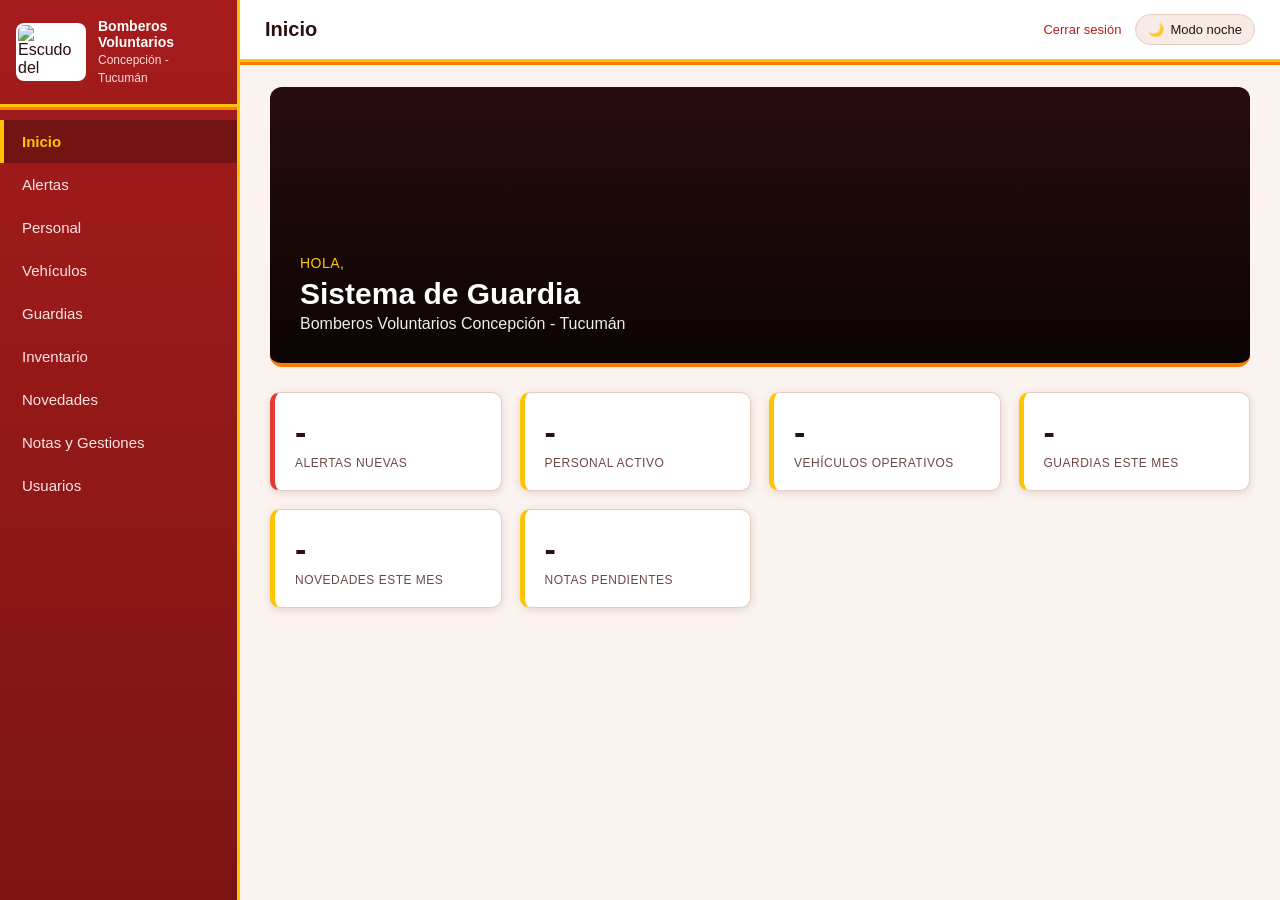
==== commit c7d8a5f5: "Estado del personal y ajustes" ====
--- a/web/index.html
+++ b/web/index.html
@@ -203,7 +203,7 @@
                             <thead>
                                 <tr>
                                     <th>ID</th><th>DNI</th><th>Nombre</th><th>Apellido</th>
-                                    <th>Rango</th><th>Teléfono</th><th>Fecha Ingreso</th>
+                                    <th>Rango</th><th>Teléfono</th><th>Fecha Ingreso</th><th>Estado</th>
                                 </tr>
                             </thead>
                             <tbody></tbody>
@@ -234,6 +234,13 @@
 
                             <label>Fecha de Ingreso</label>
                             <input type="date" id="p-fecha">
+
+                            <label>Estado</label>
+                            <select id="p-estado">
+                                <option value="Activo">Activo</option>
+                                <option value="De licencia">De licencia</option>
+                                <option value="Baja">Baja</option>
+                            </select>
 
                             <div class="botones">
                                 <button type="submit" class="btn-principal">Guardar</button>
--- a/web/estilo.css
+++ b/web/estilo.css
@@ -1533,4 +1533,21 @@
 label[for="filtro-estado-alerta"],
 #filtro-estado-alerta {
     display: none;
+}
+/* ================= Estado del personal ================= */
+.estado-activo {
+    background-color: var(--ok);
+}
+
+.estado-licencia {
+    background-color: #f5b800;
+    color: #3a2a00;
+}
+
+.estado-baja {
+    background-color: #6d6d6d;
+}
+
+table tbody tr.persona-baja td {
+    color: var(--texto-tenue);
 }
